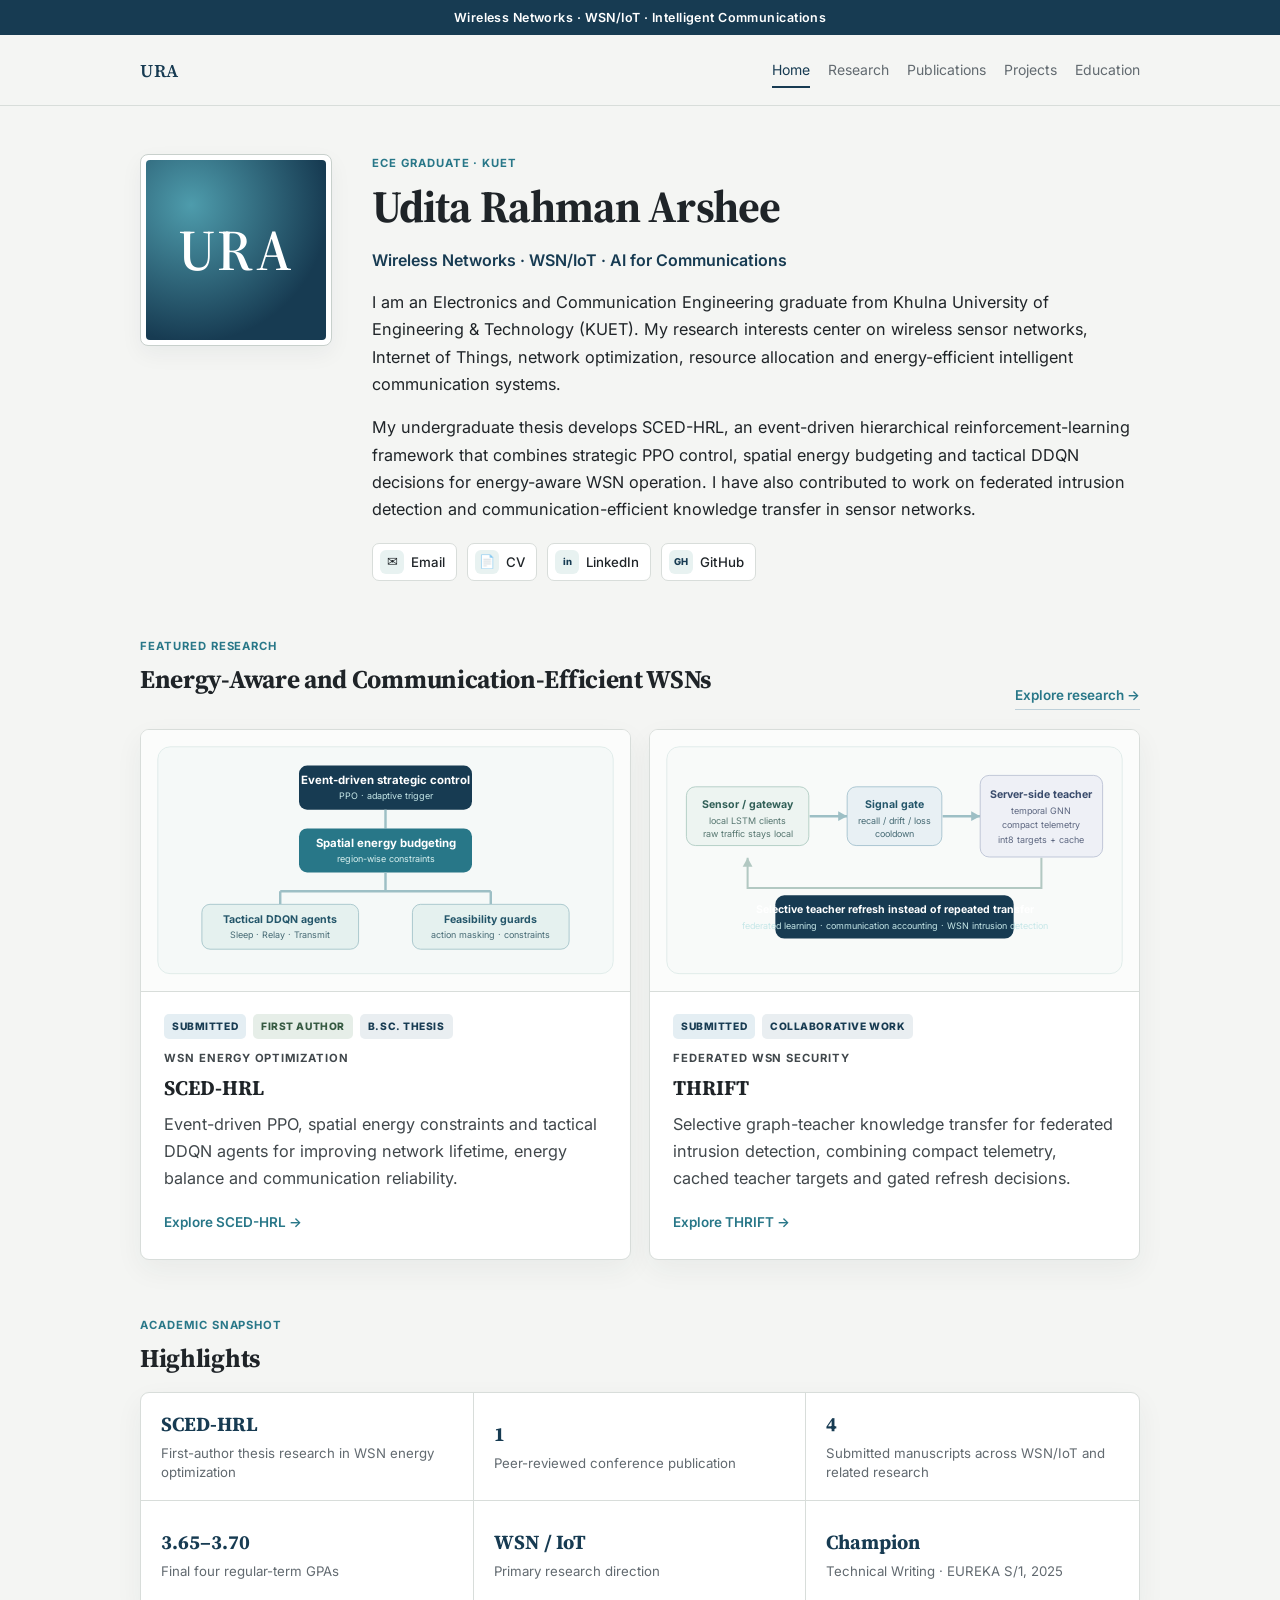
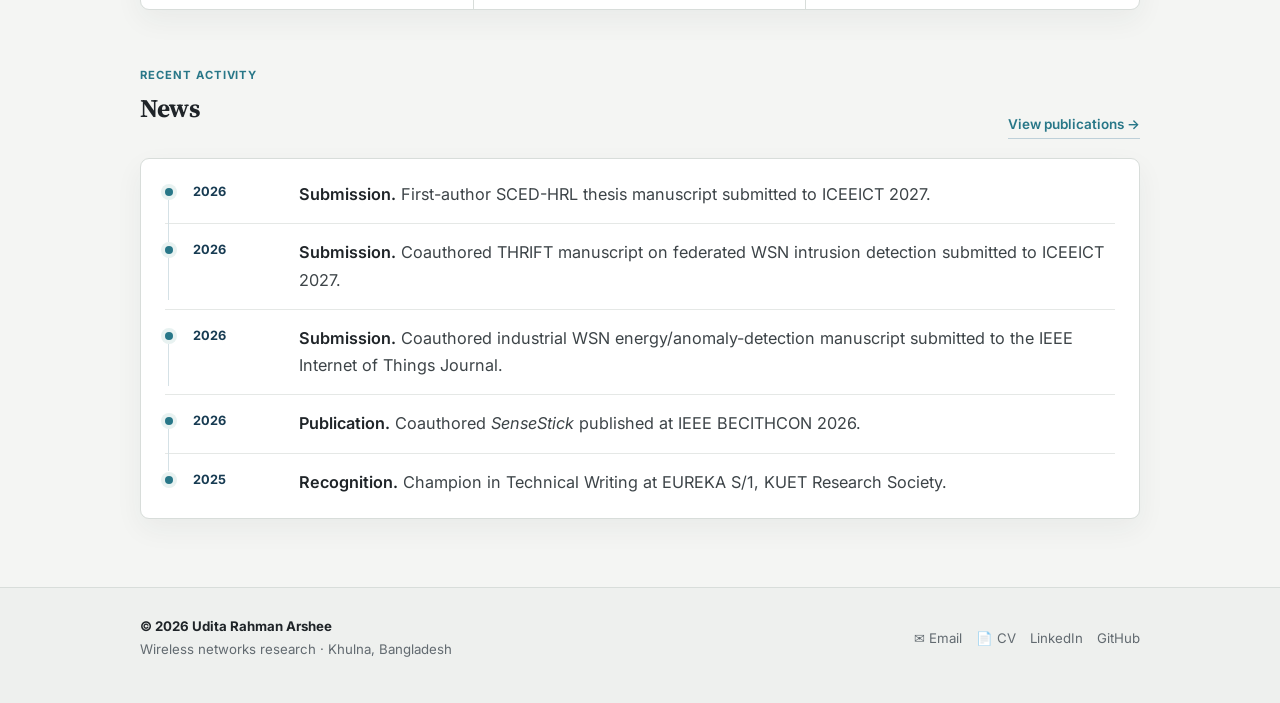
==== index.html @ 4b53ad39 "Update academic website from current CV and research portfolio" ====
<!DOCTYPE html>
<html lang="en">
<head>
  <meta charset="utf-8" />
  <meta name="viewport" content="width=device-width, initial-scale=1" />
  <title>Home · Udita Rahman Arshee</title>
  <meta name="description" content="Academic research homepage of Udita Rahman Arshee focused on wireless sensor networks, IoT, intelligent wireless systems, energy-efficient communications and network optimization." />
  <meta name="theme-color" content="#173b52" />
  <link rel="preconnect" href="https://fonts.googleapis.com">
  <link rel="preconnect" href="https://fonts.gstatic.com" crossorigin>
  <link href="https://fonts.googleapis.com/css2?family=Inter:wght@400;500;600;700;800&amp;family=Source+Serif+4:wght@500;600;700&amp;display=swap" rel="stylesheet">
  <link rel="stylesheet" href="style.css?v=4" />
  <link rel="icon" type="image/svg+xml" href="favicon.svg" />
  <link rel="canonical" href="https://udita-arshee.github.io/" />
</head>
<body>
  <div class="focus-bar">Wireless Networks · WSN/IoT · Intelligent Communications</div>
  <header class="site-header"><div class="wrap header-row">
    <a class="brand" href="index.html" aria-label="Udita Rahman Arshee home">URA</a>
    <nav aria-label="Primary navigation"><a href="index.html" class="active" aria-current="page">Home</a><a href="research.html">Research</a><a href="publications.html">Publications</a><a href="projects.html">Projects</a><a href="education.html">Education</a></nav>
  </div></header>
  <main class="wrap">
<section class="hero">
  <div class="portrait-frame"><div class="portrait-monogram" role="img" aria-label="Udita Rahman Arshee monogram">URA</div></div>
  <div>
    <p class="kicker">ECE Graduate · KUET</p>
    <h1>Udita Rahman Arshee</h1>
    <p class="role">Wireless Networks · WSN/IoT · AI for Communications</p>
    <p>I am an Electronics and Communication Engineering graduate from Khulna University of Engineering &amp; Technology (KUET). My research interests center on wireless sensor networks, Internet of Things, network optimization, resource allocation and energy-efficient intelligent communication systems.</p>
    <p>My undergraduate thesis develops SCED-HRL, an event-driven hierarchical reinforcement-learning framework that combines strategic PPO control, spatial energy budgeting and tactical DDQN decisions for energy-aware WSN operation. I have also contributed to work on federated intrusion detection and communication-efficient knowledge transfer in sensor networks.</p>
    <div class="identity-links" aria-label="Contact and academic profiles">
      <a href="mailto:uditrahman2001@gmail.com"><span class="contact-icon">✉</span><span>Email</span></a>
      <a href="Udita_Rahman_Arshee_CV.pdf" target="_blank" rel="noopener"><span class="contact-icon">📄</span><span>CV</span></a>
      <a href="https://www.linkedin.com/in/udita-arshee-65b411240/" target="_blank" rel="noopener"><span class="contact-icon text-icon">in</span><span>LinkedIn</span></a>
      <a href="https://github.com/udita-arshee" target="_blank" rel="noopener"><span class="contact-icon text-icon">GH</span><span>GitHub</span></a>
    </div>
  </div>
</section>
<section>
  <div class="section-head split-head"><div><p class="kicker">Featured Research</p><h2>Energy-Aware and Communication-Efficient WSNs</h2></div><a class="section-link" href="research.html">Explore research →</a></div>
  <div class="featured-grid">
    <article class="feature-card">
      <div class="feature-visual"><svg class="research-art" viewBox="0 0 560 280" role="img" aria-label="SCED-HRL strategic, spatial and tactical layers" xmlns="http://www.w3.org/2000/svg">
      <rect x="1" y="1" width="558" height="278" rx="15" fill="#f5f9f8" stroke="#dce9e7"/>
      <g font-family="Inter,Arial,sans-serif" text-anchor="middle">
        <rect x="174" y="24" width="212" height="54" rx="10" fill="#173b52"/><text x="280" y="47" fill="#fff" font-size="14" font-weight="700">Event-driven strategic control</text><text x="280" y="65" fill="#c6e7e8" font-size="11">PPO · adaptive trigger</text>
        <path d="M280 78V101" stroke="#9dbfc5" stroke-width="3"/>
        <rect x="174" y="101" width="212" height="54" rx="10" fill="#287788"/><text x="280" y="124" fill="#fff" font-size="14" font-weight="700">Spatial energy budgeting</text><text x="280" y="142" fill="#d9f0ef" font-size="11">region-wise constraints</text>
        <path d="M280 155V178M151 178V194M409 178V194M151 178H409" stroke="#9dbfc5" stroke-width="3" fill="none"/>
        <rect x="55" y="194" width="192" height="55" rx="10" fill="#e5f1ef" stroke="#9dbfc5"/><text x="151" y="217" fill="#24566a" font-size="13" font-weight="700">Tactical DDQN agents</text><text x="151" y="235" fill="#466a74" font-size="11">Sleep · Relay · Transmit</text>
        <rect x="313" y="194" width="192" height="55" rx="10" fill="#e5f1ef" stroke="#9dbfc5"/><text x="409" y="217" fill="#24566a" font-size="13" font-weight="700">Feasibility guards</text><text x="409" y="235" fill="#466a74" font-size="11">action masking · constraints</text>
      </g>
    </svg></div>
      <div class="feature-body"><div class="status-row compact-status"><span class="badge submitted">Submitted</span><span class="badge first">First Author</span><span class="badge">B.Sc. Thesis</span></div><p class="kicker">WSN Energy Optimization</p><h3>SCED-HRL</h3><p>Event-driven PPO, spatial energy constraints and tactical DDQN agents for improving network lifetime, energy balance and communication reliability.</p><a href="research.html#sced-hrl">Explore SCED-HRL →</a></div>
    </article>
    <article class="feature-card">
      <div class="feature-visual"><svg class="research-art" viewBox="0 0 560 280" role="img" aria-label="THRIFT federated knowledge-transfer workflow" xmlns="http://www.w3.org/2000/svg">
      <rect x="1" y="1" width="558" height="278" rx="15" fill="#f8faf9" stroke="#dce9e7"/>
      <g font-family="Inter,Arial,sans-serif" text-anchor="middle">
        <rect x="25" y="50" width="150" height="72" rx="11" fill="#edf4f1" stroke="#a9c8be"/><text x="100" y="76" fill="#315f57" font-size="13" font-weight="700">Sensor / gateway</text><text x="100" y="95" fill="#55756f" font-size="11">local LSTM clients</text><text x="100" y="111" fill="#55756f" font-size="11">raw traffic stays local</text>
        <path d="M176 86H222" stroke="#9dbfc5" stroke-width="3"/><polygon points="222,86 211,80 211,92" fill="#9dbfc5"/>
        <rect x="222" y="50" width="116" height="72" rx="11" fill="#e8f0f4" stroke="#9dbdca"/><text x="280" y="76" fill="#24566a" font-size="13" font-weight="700">Signal gate</text><text x="280" y="95" fill="#466a74" font-size="11">recall / drift / loss</text><text x="280" y="111" fill="#466a74" font-size="11">cooldown</text>
        <path d="M339 86H385" stroke="#9dbfc5" stroke-width="3"/><polygon points="385,86 374,80 374,92" fill="#9dbfc5"/>
        <rect x="385" y="36" width="150" height="100" rx="11" fill="#eef0f6" stroke="#b6bdd0"/><text x="460" y="64" fill="#394b6b" font-size="13" font-weight="700">Server-side teacher</text><text x="460" y="83" fill="#5d6780" font-size="11">temporal GNN</text><text x="460" y="101" fill="#5d6780" font-size="11">compact telemetry</text><text x="460" y="119" fill="#5d6780" font-size="11">int8 targets + cache</text>
        <path d="M460 137V174H100V137" stroke="#b2c8c2" stroke-width="2.5" fill="none"/><polygon points="100,137 94,148 106,148" fill="#b2c8c2"/>
        <rect x="134" y="183" width="292" height="53" rx="11" fill="#173b52"/><text x="280" y="205" fill="#fff" font-size="13" font-weight="700">Selective teacher refresh instead of repeated transfer</text><text x="280" y="224" fill="#c6e7e8" font-size="11">federated learning · communication accounting · WSN intrusion detection</text>
      </g>
    </svg></div>
      <div class="feature-body"><div class="status-row compact-status"><span class="badge submitted">Submitted</span><span class="badge">Collaborative Work</span></div><p class="kicker">Federated WSN Security</p><h3>THRIFT</h3><p>Selective graph-teacher knowledge transfer for federated intrusion detection, combining compact telemetry, cached teacher targets and gated refresh decisions.</p><a href="research.html#thrift">Explore THRIFT →</a></div>
    </article>
  </div>
</section>
<section>
  <div class="section-head"><p class="kicker">Academic Snapshot</p><h2>Highlights</h2></div>
  <div class="highlight-box">
    <div class="highlight-item"><strong>SCED-HRL</strong><span>First-author thesis research in WSN energy optimization</span></div>
    <div class="highlight-item"><strong>1</strong><span>Peer-reviewed conference publication</span></div>
    <div class="highlight-item"><strong>4</strong><span>Submitted manuscripts across WSN/IoT and related research</span></div>
    <div class="highlight-item"><strong>3.65–3.70</strong><span>Final four regular-term GPAs</span></div>
    <div class="highlight-item"><strong>WSN / IoT</strong><span>Primary research direction</span></div>
    <div class="highlight-item"><strong>Champion</strong><span>Technical Writing · EUREKA S/1, 2025</span></div>
  </div>
</section>
<section id="news">
  <div class="section-head split-head"><div><p class="kicker">Recent Activity</p><h2>News</h2></div><a class="section-link" href="publications.html">View publications →</a></div>
  <div class="news-box">
    <div class="timeline-item"><span class="timeline-dot" aria-hidden="true"></span><time>2026</time><p><strong>Submission.</strong> First-author SCED-HRL thesis manuscript submitted to ICEEICT 2027.</p></div>
    <div class="timeline-item"><span class="timeline-dot" aria-hidden="true"></span><time>2026</time><p><strong>Submission.</strong> Coauthored THRIFT manuscript on federated WSN intrusion detection submitted to ICEEICT 2027.</p></div>
    <div class="timeline-item"><span class="timeline-dot" aria-hidden="true"></span><time>2026</time><p><strong>Submission.</strong> Coauthored industrial WSN energy/anomaly-detection manuscript submitted to the IEEE Internet of Things Journal.</p></div>
    <div class="timeline-item"><span class="timeline-dot" aria-hidden="true"></span><time>2026</time><p><strong>Publication.</strong> Coauthored <em>SenseStick</em> published at IEEE BECITHCON 2026.</p></div>
    <div class="timeline-item"><span class="timeline-dot" aria-hidden="true"></span><time>2025</time><p><strong>Recognition.</strong> Champion in Technical Writing at EUREKA S/1, KUET Research Society.</p></div>
  </div>
</section>
</main>
  <footer class="site-footer"><div class="wrap footer-grid">
    <div><strong>© 2026 Udita Rahman Arshee</strong><span>Wireless networks research · Khulna, Bangladesh</span></div>
    <div class="footer-links"><a href="mailto:uditrahman2001@gmail.com">✉ Email</a><a href="Udita_Rahman_Arshee_CV.pdf" target="_blank" rel="noopener">📄 CV</a><a href="https://www.linkedin.com/in/udita-arshee-65b411240/" target="_blank" rel="noopener">LinkedIn</a><a href="https://github.com/udita-arshee" target="_blank" rel="noopener">GitHub</a></div>
  </div></footer>
</body>
</html>
---- style.css ----
:root {
  --bg: #f4f5f3;
  --surface: #ffffff;
  --surface-soft: #edf1ef;
  --text: #1f2428;
  --muted: #626a70;
  --accent: #173b52;
  --accent-2: #2f6a86;
  --accent-soft: #e7f0f4;
  --border: #d8ddda;
  --border-strong: #c8d0cc;
  --serif: "Source Serif 4", Georgia, "Times New Roman", serif;
  --sans: "Inter", -apple-system, BlinkMacSystemFont, "Segoe UI", sans-serif;
  --shadow: 0 10px 28px rgba(28, 47, 58, 0.055);
  --shadow-hover: 0 14px 34px rgba(28, 47, 58, 0.085);
}

* { box-sizing: border-box; }
html { scroll-behavior: smooth; }
body {
  margin: 0;
  background: var(--bg);
  color: var(--text);
  font-family: var(--sans);
  font-size: 16.25px;
  line-height: 1.68;
  -webkit-font-smoothing: antialiased;
}

.wrap {
  width: min(1000px, calc(100% - 44px));
  margin: 0 auto;
}

.focus-bar {
  background: var(--accent);
  color: #fff;
  text-align: center;
  padding: 7px 18px;
  font-size: 12.5px;
  font-weight: 600;
  letter-spacing: 0.035em;
}

.site-header {
  border-bottom: 1px solid var(--border);
  margin-bottom: 48px;
  background: rgba(244, 245, 243, 0.97);
}

.header-row {
  display: flex;
  align-items: center;
  justify-content: space-between;
  gap: 18px 30px;
  padding: 20px 0 17px;
  flex-wrap: wrap;
}

.brand {
  color: var(--accent);
  text-decoration: none;
  font-family: var(--serif);
  font-weight: 600;
  font-size: 18px;
  letter-spacing: 0.04em;
}

nav {
  display: flex;
  flex-wrap: wrap;
  gap: 8px 18px;
  align-items: center;
  font-size: 14px;
}

nav a {
  color: var(--muted);
  text-decoration: none;
  border-bottom: 2px solid transparent;
  padding: 3px 0 4px;
  transition: color .16s ease, border-color .16s ease;
}

nav a:hover,
nav a.active {
  color: var(--accent);
  border-bottom-color: var(--accent);
}

main { min-height: 55vh; }
section { margin-top: 56px; }
section:first-child { margin-top: 0; }

h1, h2, h3, h4 {
  font-family: var(--serif);
  color: var(--text);
  line-height: 1.2;
}

h1 { font-size: clamp(2.08rem, 5vw, 2.8rem); margin: 0 0 13px; letter-spacing: -0.02em; }
h2 { font-size: 1.6rem; margin: 0 0 15px; letter-spacing: -0.012em; }
h3 { font-size: 1.18rem; margin: 0 0 8px; }
h4 { font-size: 1rem; margin: 0 0 6px; }
p { margin: 0 0 16px; }
a { color: var(--accent-2); }
a:hover { color: var(--accent); }

.kicker {
  margin: 0 0 8px;
  color: var(--accent-2);
  text-transform: uppercase;
  letter-spacing: 0.085em;
  font-size: 11.25px;
  font-weight: 700;
}

.page-intro {
  max-width: 790px;
  margin-bottom: 40px;
}

.section-intro {
  max-width: 760px;
  color: var(--muted);
  margin-bottom: 0;
}

.section-head { margin-bottom: 19px; }

.split-head {
  display: flex;
  justify-content: space-between;
  align-items: end;
  gap: 18px;
}

.section-link {
  flex-shrink: 0;
  font-size: 13.5px;
  text-decoration: none;
  font-weight: 600;
  border-bottom: 1px solid #bed0d9;
  padding-bottom: 2px;
}

/* Hero */
.hero {
  display: grid;
  grid-template-columns: 192px 1fr;
  gap: 40px;
  align-items: start;
  margin-bottom: 14px;
}

.portrait-frame {
  padding: 5px;
  background: #fff;
  border: 1px solid var(--border-strong);
  border-radius: 8px;
  box-shadow: 0 8px 22px rgba(28,47,58,.05);
}

.hero img {
  width: 100%;
  height: auto;
  aspect-ratio: 1;
  object-fit: cover;
  display: block;
  border-radius: 4px;
}

.hero .role {
  color: var(--accent);
  font-weight: 600;
  font-size: 1rem;
  margin-bottom: 15px;
}

.identity-links {
  display: flex;
  flex-wrap: wrap;
  gap: 9px 10px;
  margin-top: 20px;
}

.identity-links a {
  display: inline-flex;
  align-items: center;
  gap: 7px;
  min-height: 36px;
  padding: 6px 11px 6px 7px;
  border: 1px solid var(--border);
  border-radius: 7px;
  background: var(--surface);
  color: var(--text);
  text-decoration: none;
  font-size: 13.25px;
  font-weight: 500;
  transition: border-color .16s ease, box-shadow .16s ease, transform .16s ease;
}

.identity-links a:hover {
  border-color: #aec2cc;
  box-shadow: 0 5px 14px rgba(31,61,76,.07);
  transform: translateY(-1px);
}

.contact-icon {
  width: 24px;
  height: 24px;
  display: inline-flex;
  align-items: center;
  justify-content: center;
  border-radius: 6px;
  background: var(--accent-soft);
  font-size: 13px;
}

.text-icon {
  font-size: 9.5px;
  font-weight: 800;
  color: var(--accent);
}

/* Featured research */
.featured-grid {
  display: grid;
  grid-template-columns: repeat(2, minmax(0, 1fr));
  gap: 18px;
}

.feature-card {
  overflow: hidden;
  background: var(--surface);
  border: 1px solid var(--border);
  border-radius: 9px;
  box-shadow: var(--shadow);
  transition: transform .16s ease, box-shadow .16s ease, border-color .16s ease;
}

.feature-card:hover {
  transform: translateY(-2px);
  box-shadow: var(--shadow-hover);
  border-color: #c5d2cd;
}

.feature-visual {
  min-height: 230px;
  padding: 16px;
  display: flex;
  align-items: center;
  justify-content: center;
  background: #fbfcfb;
  border-bottom: 1px solid var(--border);
}

.feature-visual img {
  width: 100%;
  max-height: 230px;
  object-fit: contain;
  display: block;
}

.feature-body { padding: 22px 23px 23px; }
.feature-body h3 { font-size: 1.3rem; margin-bottom: 10px; }
.feature-body p { color: #40474b; }
.feature-body a { font-size: 13.5px; font-weight: 600; text-decoration: none; }
.compact-status { margin-bottom: 12px; }

/* Highlights */
.highlight-box {
  display: grid;
  grid-template-columns: repeat(3, minmax(0, 1fr));
  background: var(--surface);
  border: 1px solid var(--border);
  border-radius: 9px;
  overflow: hidden;
  box-shadow: var(--shadow);
}

.highlight-item {
  min-height: 108px;
  padding: 19px 20px 17px;
  display: flex;
  flex-direction: column;
  justify-content: center;
  border-right: 1px solid var(--border);
  border-bottom: 1px solid var(--border);
}

.highlight-item:nth-child(3n) { border-right: 0; }
.highlight-item:nth-last-child(-n+3) { border-bottom: 0; }
.highlight-item strong {
  color: var(--accent);
  font-family: var(--serif);
  font-size: 1.25rem;
  line-height: 1.18;
  margin-bottom: 7px;
}
.highlight-item span { color: var(--muted); font-size: 13.25px; line-height: 1.45; }

/* News */
.news-box {
  background: var(--surface);
  border: 1px solid var(--border);
  border-radius: 9px;
  padding: 7px 24px;
  box-shadow: var(--shadow);
}

.timeline-item {
  display: grid;
  grid-template-columns: 14px 92px 1fr;
  gap: 11px 14px;
  align-items: start;
  padding: 15px 0;
  border-bottom: 1px solid #e5e8e6;
}
.timeline-item:last-child { border-bottom: 0; }
.timeline-dot {
  position: relative;
  width: 8px;
  height: 8px;
  margin-top: 7px;
  border-radius: 50%;
  background: var(--accent-2);
  box-shadow: 0 0 0 4px var(--accent-soft);
}
.timeline-item:not(:last-child) .timeline-dot::after {
  content: "";
  position: absolute;
  top: 12px;
  left: 3px;
  width: 1px;
  height: 42px;
  background: #d5e1e6;
}
.timeline-item time { color: var(--accent); font-weight: 700; font-size: 12.75px; }
.timeline-item p { margin: 0; color: #3d4448; }
.timeline-item p strong { color: var(--text); font-weight: 600; }

/* Generic cards */
.grid-2 {
  display: grid;
  grid-template-columns: repeat(2, minmax(0, 1fr));
  gap: 17px;
}

.card,
.panel,
.edu-box,
.publication-card,
.project-card,
.debate-box {
  background: var(--surface);
  border: 1px solid var(--border);
  border-radius: 9px;
}

.card {
  padding: 22px 23px;
  margin-bottom: 17px;
}
.card p:last-child { margin-bottom: 0; }
.support-card { box-shadow: 0 7px 20px rgba(28,47,58,.035); }
.honor-card { border-top: 3px solid #d6e3e8; }

.meta {
  color: var(--muted);
  font-size: 13.25px;
  margin-bottom: 8px;
}

.tags {
  display: flex;
  flex-wrap: wrap;
  gap: 7px;
  list-style: none;
  padding: 0;
  margin: 18px 0 0;
}
.tags li {
  display: inline-block;
  border: 1px solid var(--border);
  background: var(--surface-soft);
  border-radius: 999px;
  color: #3f484e;
  font-size: 11.75px;
  padding: 4px 9px;
}

/* Research */
.research-card {
  display: grid;
  grid-template-columns: minmax(365px, 46%) 1fr;
  gap: 30px;
  align-items: stretch;
  padding: 24px;
  margin-bottom: 26px;
  background: var(--surface);
  border: 1px solid var(--border);
  border-radius: 9px;
  box-shadow: var(--shadow);
}

.research-visual {
  min-height: 320px;
  display: flex;
  flex-direction: column;
  justify-content: center;
  gap: 9px;
  padding: 13px;
  background: #fbfcfb;
  border: 1px solid #e2e6e3;
  border-radius: 7px;
}
.research-visual a {
  display: flex;
  align-items: center;
  justify-content: center;
  flex: 1;
}
.research-visual img {
  display: block;
  width: 100%;
  max-height: 360px;
  object-fit: contain;
}
.research-visual span {
  display: block;
  color: var(--muted);
  text-align: center;
  font-size: 11px;
}
.research-copy h2 { margin: 0 0 11px; font-size: 1.5rem; }
.research-copy ul,
.profile-list {
  margin: 10px 0 0 19px;
  padding: 0;
}
.research-copy li,
.profile-list li { margin-bottom: 7px; }

.research-question {
  margin: 13px 0 15px;
  padding: 11px 12px;
  background: #f4f8fa;
  border-left: 3px solid #9fbfce;
  color: #39444a;
  font-size: 13.25px;
  line-height: 1.55;
}
.research-question strong { color: var(--accent); }

.status-row {
  display: flex;
  flex-wrap: wrap;
  gap: 7px;
  margin: 0 0 10px;
}
.badge {
  display: inline-block;
  padding: 4px 8px;
  border-radius: 5px;
  background: #e9eef1;
  color: var(--accent);
  font-size: 10.25px;
  font-weight: 800;
  letter-spacing: 0.055em;
  text-transform: uppercase;
}
.badge.submitted { background: #e4eef3; }
.badge.revision { background: #eeeae2; color: #695c42; }
.badge.first { background: #e6eee8; color: #365a42; }

/* Publications */
.publication-stack {
  display: grid;
  gap: 14px;
}
.publication-card {
  padding: 21px 23px;
  box-shadow: 0 7px 20px rgba(28, 47, 58, 0.035);
}
.publication-card h3 { margin-bottom: 7px; }
.publication-card h3 a { color: var(--text); text-decoration-thickness: 1px; text-underline-offset: 3px; }
.publication-card h3 a:hover { color: var(--accent-2); }
.published-card { border-left: 4px solid #d8e3e7; }
.manuscript-card { border-left: 4px solid #b9d0da; }
.manuscript-head { margin-top: 50px; }
.publication-topline {
  display: flex;
  align-items: center;
  justify-content: space-between;
  gap: 12px;
  margin-bottom: 9px;
}
.publication-topline .status-row { margin: 0; }
.pub-type {
  color: var(--muted);
  font-size: 11px;
  font-weight: 700;
  letter-spacing: .06em;
  text-transform: uppercase;
}
.byline { color: var(--muted); font-size: 13.75px; margin-bottom: 5px; }
.venue { color: var(--accent); font-size: 13.75px; font-style: italic; }
.note { color: var(--muted); font-size: 12.75px; margin-top: 3px; }
.publication-card p { margin: 10px 0 0; }

/* Projects */
.project-grid {
  display: grid;
  grid-template-columns: repeat(2, minmax(0, 1fr));
  gap: 17px;
}
.project-card {
  position: relative;
  display: flex;
  flex-direction: column;
  padding: 22px 23px;
  min-height: 250px;
  transition: transform .16s ease, box-shadow .16s ease, border-color .16s ease;
}
.project-card:hover {
  transform: translateY(-1px);
  box-shadow: var(--shadow);
  border-color: #c8d4cf;
}
.project-card.featured-project { border-left: 4px solid var(--accent-2); }
.project-card p { color: #41484c; }
.project-number {
  position: absolute;
  top: 18px;
  right: 19px;
  color: #b4bec3;
  font-family: var(--serif);
  font-size: 1.05rem;
  font-weight: 600;
}
.project-card .project-meta {
  margin-top: auto;
  padding-top: 10px;
  color: var(--muted);
  font-size: 12.25px;
  line-height: 1.55;
}
.project-card > a {
  margin-top: 12px;
  font-size: 13.25px;
  font-weight: 600;
  text-decoration: none;
}

.tool-grid {
  display: grid;
  grid-template-columns: repeat(2, minmax(0, 1fr));
  gap: 15px;
}
.tool-grid .panel { position: relative; padding: 20px 21px; }
.tool-grid p { margin: 0; color: var(--muted); font-size: 13.75px; }
.tool-index {
  position: absolute;
  top: 17px;
  right: 18px;
  color: #b4bec3;
  font-family: var(--serif);
  font-size: .95rem;
}

/* Education and experience */
.edu-box {
  padding: 23px 24px;
  box-shadow: var(--shadow);
}
.degree { font-weight: 600; color: var(--accent); }
.edu-stats {
  display: grid;
  grid-template-columns: repeat(3, minmax(0, 1fr));
  gap: 10px;
  margin: 17px 0 19px;
}
.edu-stats span {
  padding: 12px 13px;
  background: #f7f8f7;
  border: 1px solid #e1e4e2;
  border-radius: 7px;
  font-size: 13.25px;
}
.edu-stats strong { display: block; color: var(--text); margin-bottom: 2px; }

.experience-list {
  display: grid;
  gap: 12px;
}
.experience-row {
  display: grid;
  grid-template-columns: 155px 1fr;
  gap: 22px;
  padding: 20px 22px;
  background: var(--surface);
  border: 1px solid var(--border);
  border-radius: 8px;
}
.experience-row.highlight-row { border-left: 4px solid var(--accent-2); }
.experience-date {
  color: var(--accent);
  font-size: 12.75px;
  font-weight: 700;
}
.experience-row h3 { margin-bottom: 7px; }
.experience-row p:last-child { margin-bottom: 0; }

.debate-box {
  display: flex;
  flex-wrap: wrap;
  gap: 8px;
  padding: 20px;
}
.debate-box span {
  padding: 7px 10px;
  background: #f6f7f6;
  border: 1px solid #e1e4e2;
  border-radius: 6px;
  color: #41484c;
  font-size: 12.75px;
}

/* Footer */
.site-footer {
  border-top: 1px solid var(--border);
  margin-top: 68px;
  padding: 27px 0 42px;
  color: var(--muted);
  font-size: 13.25px;
  background: #eef0ee;
}
.footer-grid {
  display: flex;
  align-items: center;
  justify-content: space-between;
  flex-wrap: wrap;
  gap: 14px 26px;
}
.footer-grid > div:first-child {
  display: flex;
  flex-direction: column;
  gap: 1px;
}
.footer-grid strong { color: var(--text); }
.footer-links {
  display: flex;
  flex-wrap: wrap;
  gap: 8px 14px;
}
.footer-links a {
  color: var(--muted);
  text-decoration: none;
}
.footer-links a:hover { color: var(--accent); }

@media (max-width: 900px) {
  .highlight-box { grid-template-columns: repeat(2, minmax(0, 1fr)); }
  .highlight-item:nth-child(3n) { border-right: 1px solid var(--border); }
  .highlight-item:nth-child(2n) { border-right: 0; }
  .highlight-item:nth-last-child(-n+3) { border-bottom: 1px solid var(--border); }
  .highlight-item:nth-last-child(-n+2) { border-bottom: 0; }
  .research-card { grid-template-columns: minmax(320px, 43%) 1fr; gap: 23px; }
}

@media (max-width: 740px) {
  .wrap { width: min(100% - 30px, 1000px); }
  .site-header { margin-bottom: 36px; }
  .header-row { padding: 17px 0 14px; }
  .hero { grid-template-columns: 1fr; gap: 20px; }
  .portrait-frame { width: 158px; }
  .featured-grid, .grid-2, .tool-grid, .project-grid { grid-template-columns: 1fr; }
  .research-card { grid-template-columns: 1fr; }
  .research-visual { min-height: 240px; }
  .research-visual img { max-height: 390px; }
  .edu-stats { grid-template-columns: 1fr; }
  .experience-row { grid-template-columns: 1fr; gap: 6px; }
  .split-head { align-items: start; flex-direction: column; gap: 4px; }
  .timeline-item { grid-template-columns: 14px 78px 1fr; gap: 9px 10px; }
  .publication-topline { align-items: flex-start; flex-direction: column; gap: 6px; }
}

@media (max-width: 520px) {
  body { font-size: 15.9px; }
  .focus-bar { font-size: 11.75px; }
  nav { gap: 5px 12px; font-size: 13.25px; }
  .brand { font-size: 16px; }
  .highlight-box { grid-template-columns: 1fr; }
  .highlight-item,
  .highlight-item:nth-child(2n),
  .highlight-item:nth-child(3n),
  .highlight-item:nth-last-child(-n+2),
  .highlight-item:nth-last-child(-n+3) {
    border-right: 0;
    border-bottom: 1px solid var(--border);
  }
  .highlight-item:last-child { border-bottom: 0; }
  .timeline-item { grid-template-columns: 12px 1fr; }
  .timeline-item time { grid-column: 2; }
  .timeline-item p { grid-column: 2; }
  .timeline-item:not(:last-child) .timeline-dot::after { height: 68px; }
  .feature-body, .card, .publication-card, .project-card, .edu-box, .experience-row { padding: 18px; }
  .news-box { padding: 6px 17px; }
  .research-card { padding: 17px; }
  .identity-links a { width: 100%; }
}

@media (prefers-reduced-motion: reduce) {
  html { scroll-behavior: auto; }
  *, *::before, *::after { transition: none !important; }
}

/* Udita's academic site: WSN research figures and portrait placeholder. */
:root { --accent:#173b52; --accent-2:#287788; --accent-soft:#e8f2f1; }
.portrait-monogram { width:100%; aspect-ratio:1; display:grid; place-items:center; border-radius:4px; background:radial-gradient(circle at 25% 25%,#4e9cac,#173b52 72%); color:#fff; font:600 3.6rem var(--serif); letter-spacing:.04em; }
.feature-visual { min-height:215px; }
.research-art { display:block; width:100%; height:100%; max-height:240px; }
.figure-caption {display:block;text-align:center;color:var(--muted);font-size:12px;padding-top:7px;}
.research-visual .research-art {max-height:320px;}
.callout {background:#f5f9f8;border-left:3px solid #64aab3;padding:15px 18px;color:#3d5158;margin:20px 0;}
.card-list {margin:12px 0 0;padding-left:20px;}
.card-list li {margin:6px 0;}
.sr-only {position:absolute;width:1px;height:1px;padding:0;margin:-1px;overflow:hidden;clip:rect(0,0,0,0);white-space:nowrap;border:0;}
:focus-visible {outline:3px solid #3296a5;outline-offset:3px;}
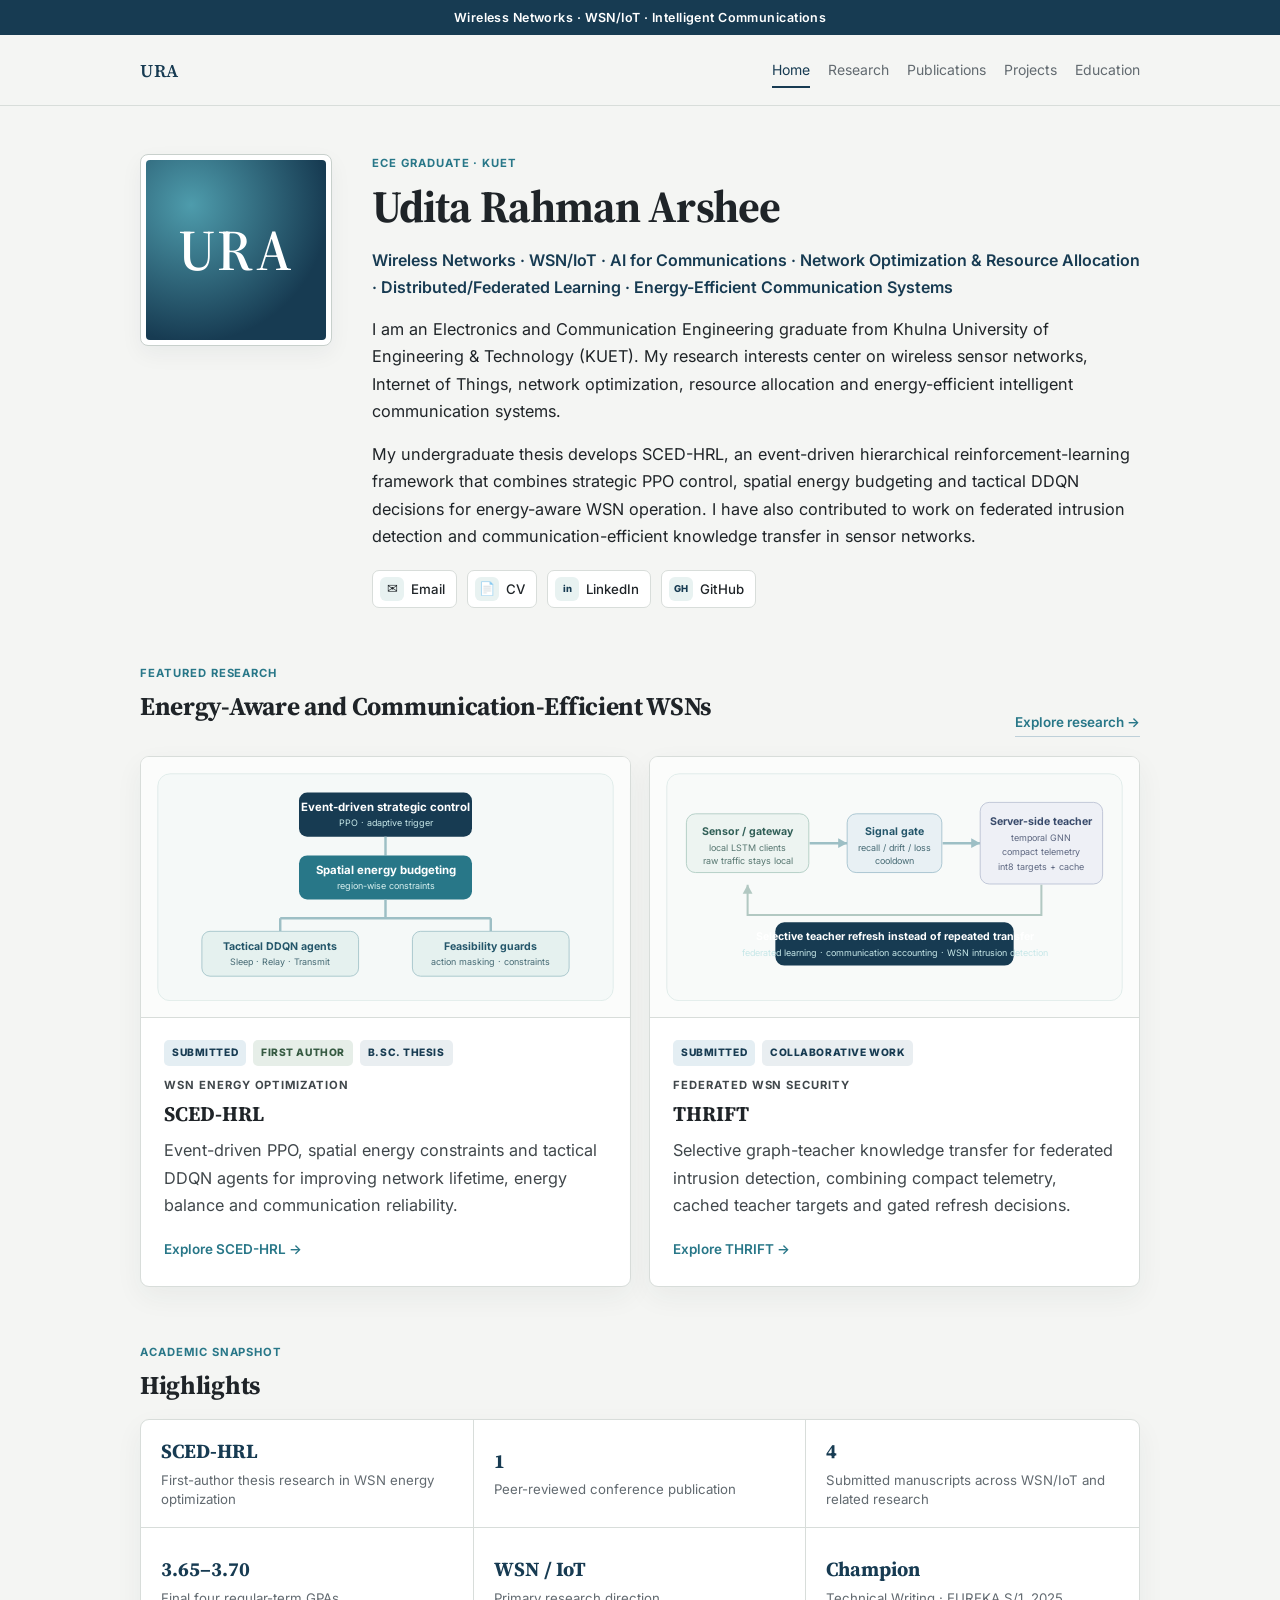
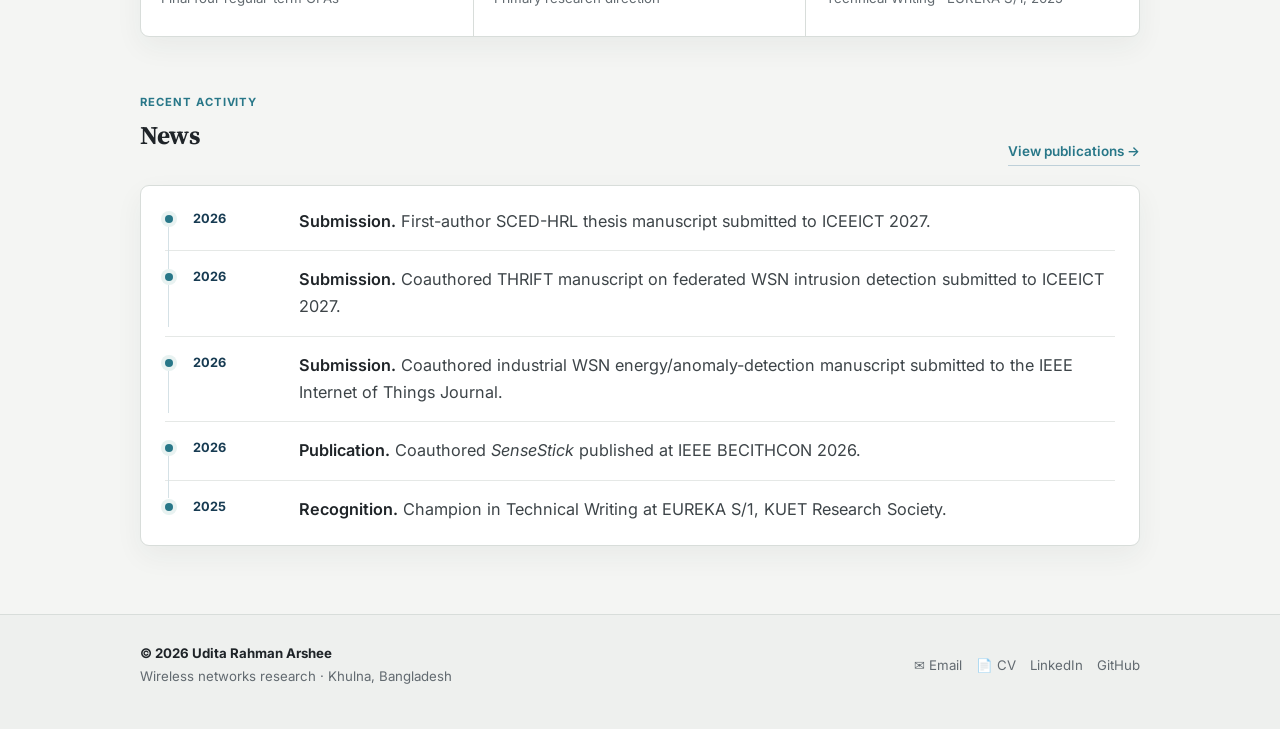
==== commit 73f647ba: "Expand homepage research-interest bio" ====
--- a/index.html
+++ b/index.html
@@ -25,7 +25,7 @@
   <div>
     <p class="kicker">ECE Graduate · KUET</p>
     <h1>Udita Rahman Arshee</h1>
-    <p class="role">Wireless Networks · WSN/IoT · AI for Communications</p>
+    <p class="role">Wireless Networks · WSN/IoT · AI for Communications · Network Optimization &amp; Resource Allocation · Distributed/Federated Learning · Energy-Efficient Communication Systems</p>
     <p>I am an Electronics and Communication Engineering graduate from Khulna University of Engineering &amp; Technology (KUET). My research interests center on wireless sensor networks, Internet of Things, network optimization, resource allocation and energy-efficient intelligent communication systems.</p>
     <p>My undergraduate thesis develops SCED-HRL, an event-driven hierarchical reinforcement-learning framework that combines strategic PPO control, spatial energy budgeting and tactical DDQN decisions for energy-aware WSN operation. I have also contributed to work on federated intrusion detection and communication-efficient knowledge transfer in sensor networks.</p>
     <div class="identity-links" aria-label="Contact and academic profiles">
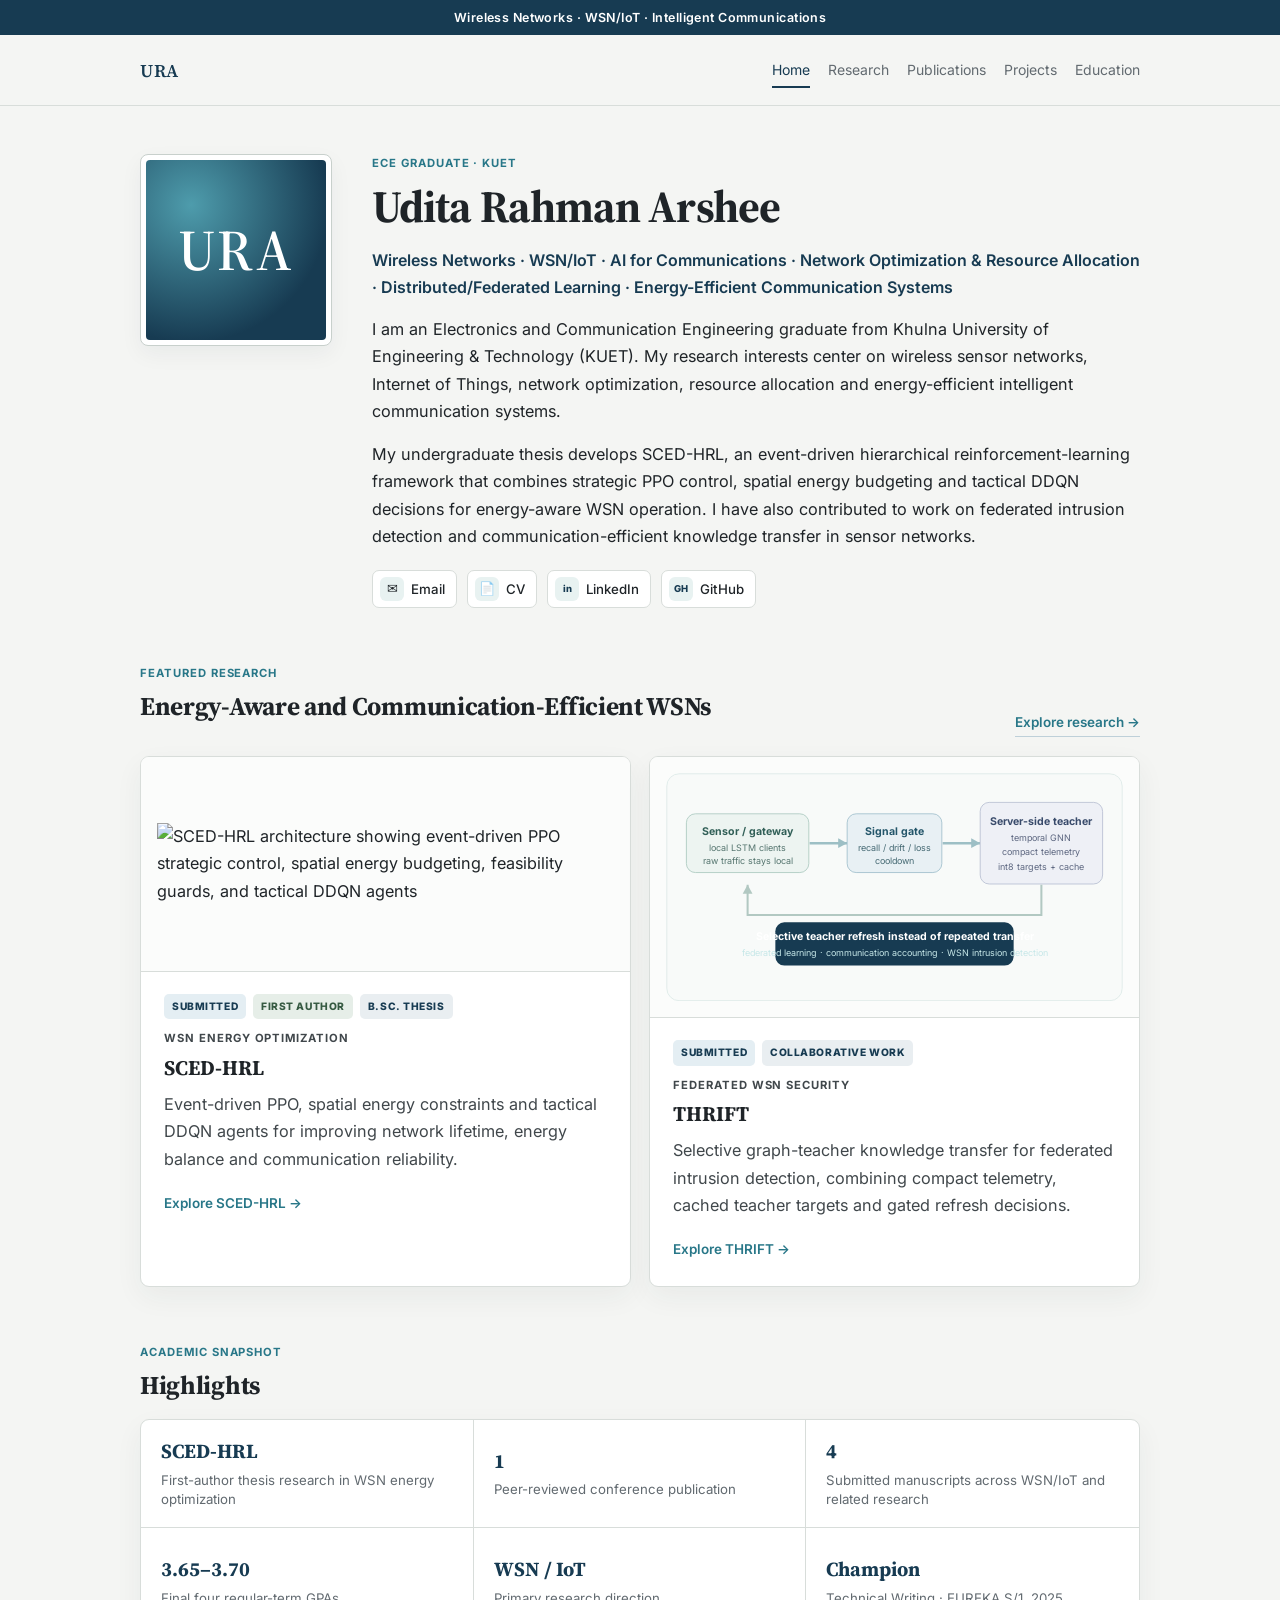
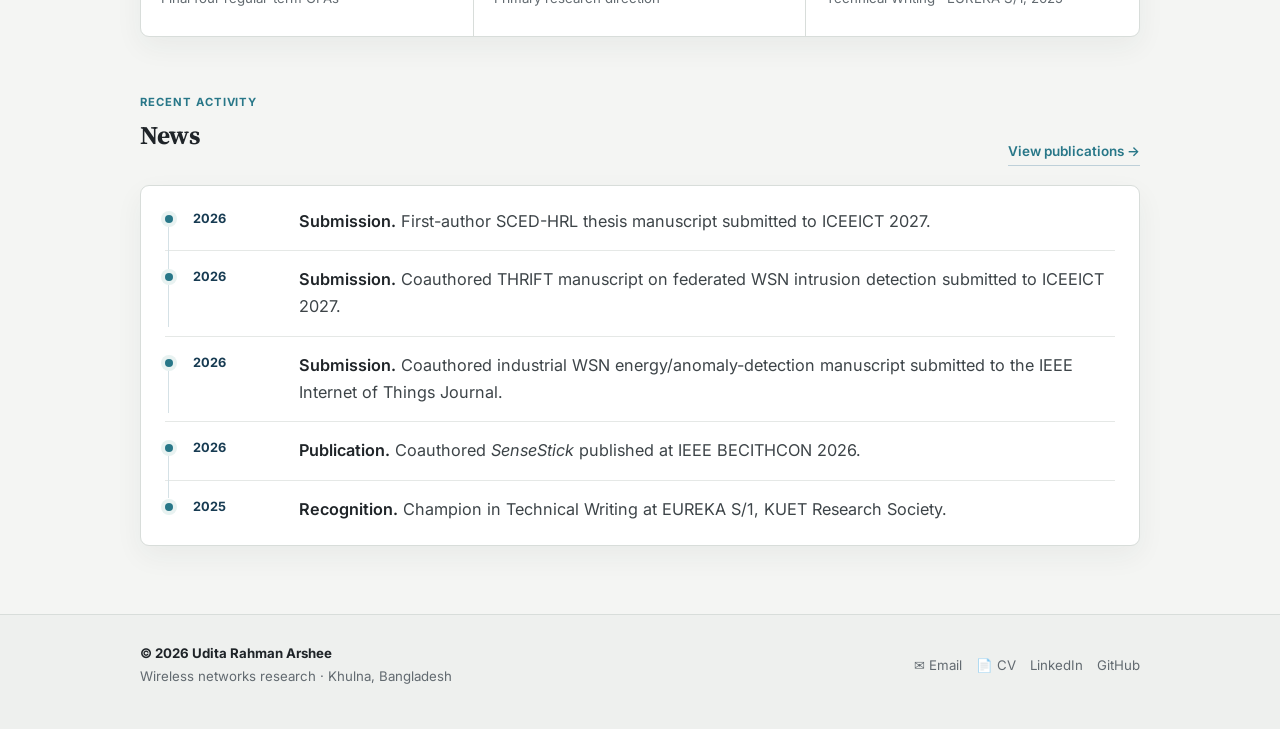
==== commit cc86d25a: "Use refined SCED-HRL architecture graphic on homepage" ====
--- a/index.html
+++ b/index.html
@@ -40,17 +40,7 @@
   <div class="section-head split-head"><div><p class="kicker">Featured Research</p><h2>Energy-Aware and Communication-Efficient WSNs</h2></div><a class="section-link" href="research.html">Explore research →</a></div>
   <div class="featured-grid">
     <article class="feature-card">
-      <div class="feature-visual"><svg class="research-art" viewBox="0 0 560 280" role="img" aria-label="SCED-HRL strategic, spatial and tactical layers" xmlns="http://www.w3.org/2000/svg">
-      <rect x="1" y="1" width="558" height="278" rx="15" fill="#f5f9f8" stroke="#dce9e7"/>
-      <g font-family="Inter,Arial,sans-serif" text-anchor="middle">
-        <rect x="174" y="24" width="212" height="54" rx="10" fill="#173b52"/><text x="280" y="47" fill="#fff" font-size="14" font-weight="700">Event-driven strategic control</text><text x="280" y="65" fill="#c6e7e8" font-size="11">PPO · adaptive trigger</text>
-        <path d="M280 78V101" stroke="#9dbfc5" stroke-width="3"/>
-        <rect x="174" y="101" width="212" height="54" rx="10" fill="#287788"/><text x="280" y="124" fill="#fff" font-size="14" font-weight="700">Spatial energy budgeting</text><text x="280" y="142" fill="#d9f0ef" font-size="11">region-wise constraints</text>
-        <path d="M280 155V178M151 178V194M409 178V194M151 178H409" stroke="#9dbfc5" stroke-width="3" fill="none"/>
-        <rect x="55" y="194" width="192" height="55" rx="10" fill="#e5f1ef" stroke="#9dbfc5"/><text x="151" y="217" fill="#24566a" font-size="13" font-weight="700">Tactical DDQN agents</text><text x="151" y="235" fill="#466a74" font-size="11">Sleep · Relay · Transmit</text>
-        <rect x="313" y="194" width="192" height="55" rx="10" fill="#e5f1ef" stroke="#9dbfc5"/><text x="409" y="217" fill="#24566a" font-size="13" font-weight="700">Feasibility guards</text><text x="409" y="235" fill="#466a74" font-size="11">action masking · constraints</text>
-      </g>
-    </svg></div>
+      <div class="feature-visual"><img src="assets/research/sced-hrl-overview.svg" alt="SCED-HRL architecture showing event-driven PPO strategic control, spatial energy budgeting, feasibility guards, and tactical DDQN agents" loading="lazy" /></div>
       <div class="feature-body"><div class="status-row compact-status"><span class="badge submitted">Submitted</span><span class="badge first">First Author</span><span class="badge">B.Sc. Thesis</span></div><p class="kicker">WSN Energy Optimization</p><h3>SCED-HRL</h3><p>Event-driven PPO, spatial energy constraints and tactical DDQN agents for improving network lifetime, energy balance and communication reliability.</p><a href="research.html#sced-hrl">Explore SCED-HRL →</a></div>
     </article>
     <article class="feature-card">
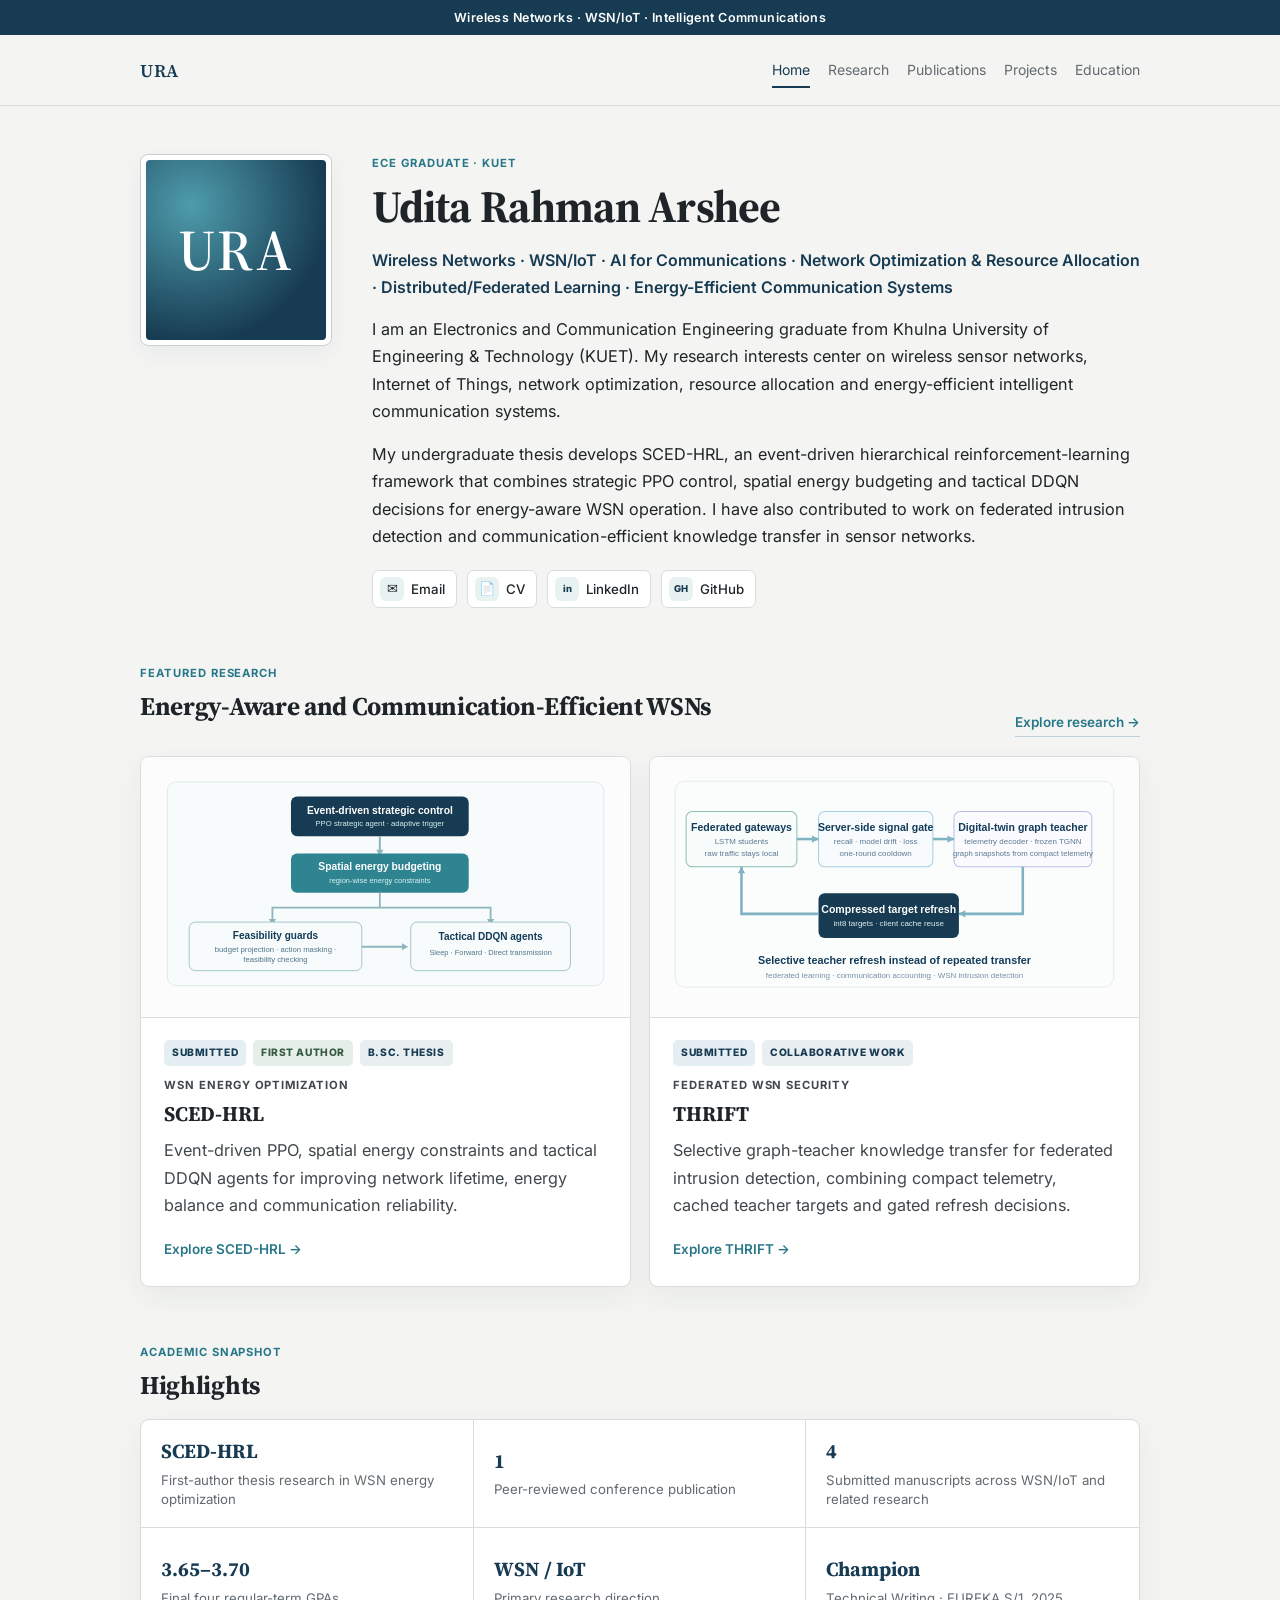
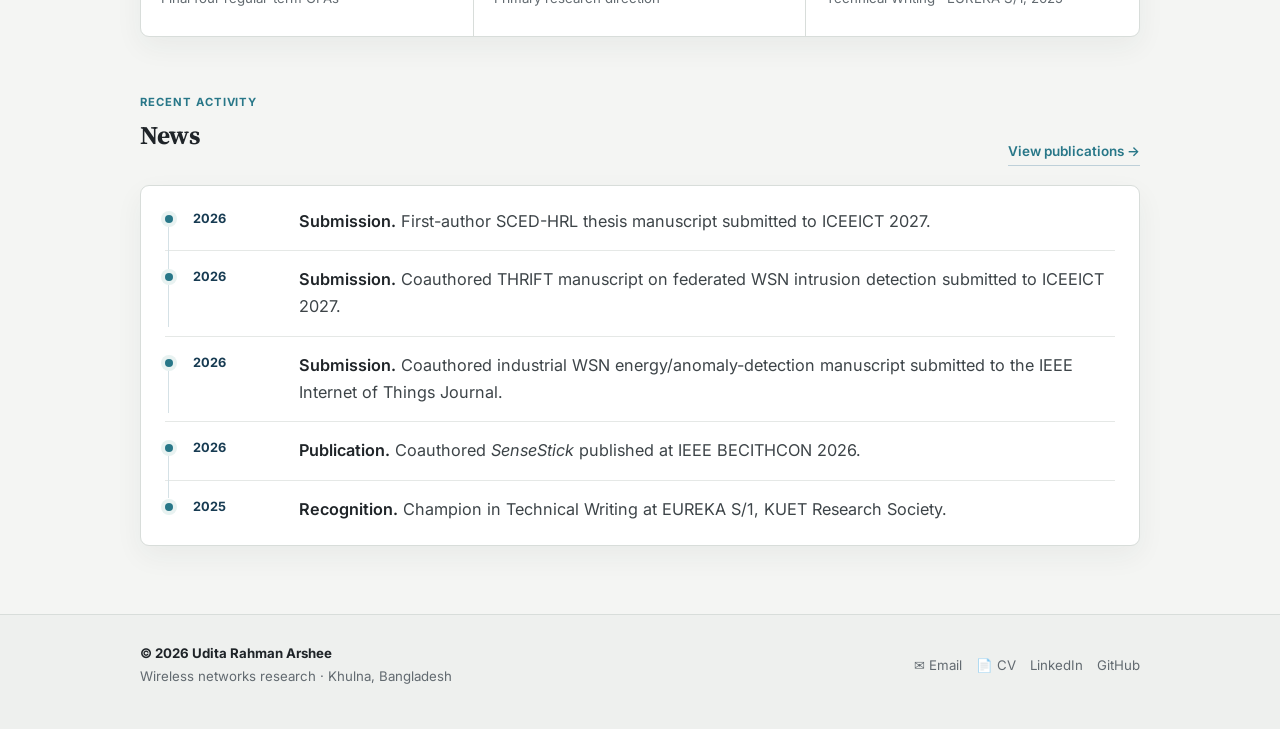
==== commit 08095c2f: "Use refined THRIFT architecture graphic on homepage" ====
--- a/index.html
+++ b/index.html
@@ -44,18 +44,7 @@
       <div class="feature-body"><div class="status-row compact-status"><span class="badge submitted">Submitted</span><span class="badge first">First Author</span><span class="badge">B.Sc. Thesis</span></div><p class="kicker">WSN Energy Optimization</p><h3>SCED-HRL</h3><p>Event-driven PPO, spatial energy constraints and tactical DDQN agents for improving network lifetime, energy balance and communication reliability.</p><a href="research.html#sced-hrl">Explore SCED-HRL →</a></div>
     </article>
     <article class="feature-card">
-      <div class="feature-visual"><svg class="research-art" viewBox="0 0 560 280" role="img" aria-label="THRIFT federated knowledge-transfer workflow" xmlns="http://www.w3.org/2000/svg">
-      <rect x="1" y="1" width="558" height="278" rx="15" fill="#f8faf9" stroke="#dce9e7"/>
-      <g font-family="Inter,Arial,sans-serif" text-anchor="middle">
-        <rect x="25" y="50" width="150" height="72" rx="11" fill="#edf4f1" stroke="#a9c8be"/><text x="100" y="76" fill="#315f57" font-size="13" font-weight="700">Sensor / gateway</text><text x="100" y="95" fill="#55756f" font-size="11">local LSTM clients</text><text x="100" y="111" fill="#55756f" font-size="11">raw traffic stays local</text>
-        <path d="M176 86H222" stroke="#9dbfc5" stroke-width="3"/><polygon points="222,86 211,80 211,92" fill="#9dbfc5"/>
-        <rect x="222" y="50" width="116" height="72" rx="11" fill="#e8f0f4" stroke="#9dbdca"/><text x="280" y="76" fill="#24566a" font-size="13" font-weight="700">Signal gate</text><text x="280" y="95" fill="#466a74" font-size="11">recall / drift / loss</text><text x="280" y="111" fill="#466a74" font-size="11">cooldown</text>
-        <path d="M339 86H385" stroke="#9dbfc5" stroke-width="3"/><polygon points="385,86 374,80 374,92" fill="#9dbfc5"/>
-        <rect x="385" y="36" width="150" height="100" rx="11" fill="#eef0f6" stroke="#b6bdd0"/><text x="460" y="64" fill="#394b6b" font-size="13" font-weight="700">Server-side teacher</text><text x="460" y="83" fill="#5d6780" font-size="11">temporal GNN</text><text x="460" y="101" fill="#5d6780" font-size="11">compact telemetry</text><text x="460" y="119" fill="#5d6780" font-size="11">int8 targets + cache</text>
-        <path d="M460 137V174H100V137" stroke="#b2c8c2" stroke-width="2.5" fill="none"/><polygon points="100,137 94,148 106,148" fill="#b2c8c2"/>
-        <rect x="134" y="183" width="292" height="53" rx="11" fill="#173b52"/><text x="280" y="205" fill="#fff" font-size="13" font-weight="700">Selective teacher refresh instead of repeated transfer</text><text x="280" y="224" fill="#c6e7e8" font-size="11">federated learning · communication accounting · WSN intrusion detection</text>
-      </g>
-    </svg></div>
+      <div class="feature-visual"><img src="assets/research/thrift-overview.svg" alt="THRIFT architecture showing federated gateways, a server-side signal gate, digital-twin graph teacher and compressed target refresh" loading="lazy" /></div>
       <div class="feature-body"><div class="status-row compact-status"><span class="badge submitted">Submitted</span><span class="badge">Collaborative Work</span></div><p class="kicker">Federated WSN Security</p><h3>THRIFT</h3><p>Selective graph-teacher knowledge transfer for federated intrusion detection, combining compact telemetry, cached teacher targets and gated refresh decisions.</p><a href="research.html#thrift">Explore THRIFT →</a></div>
     </article>
   </div>
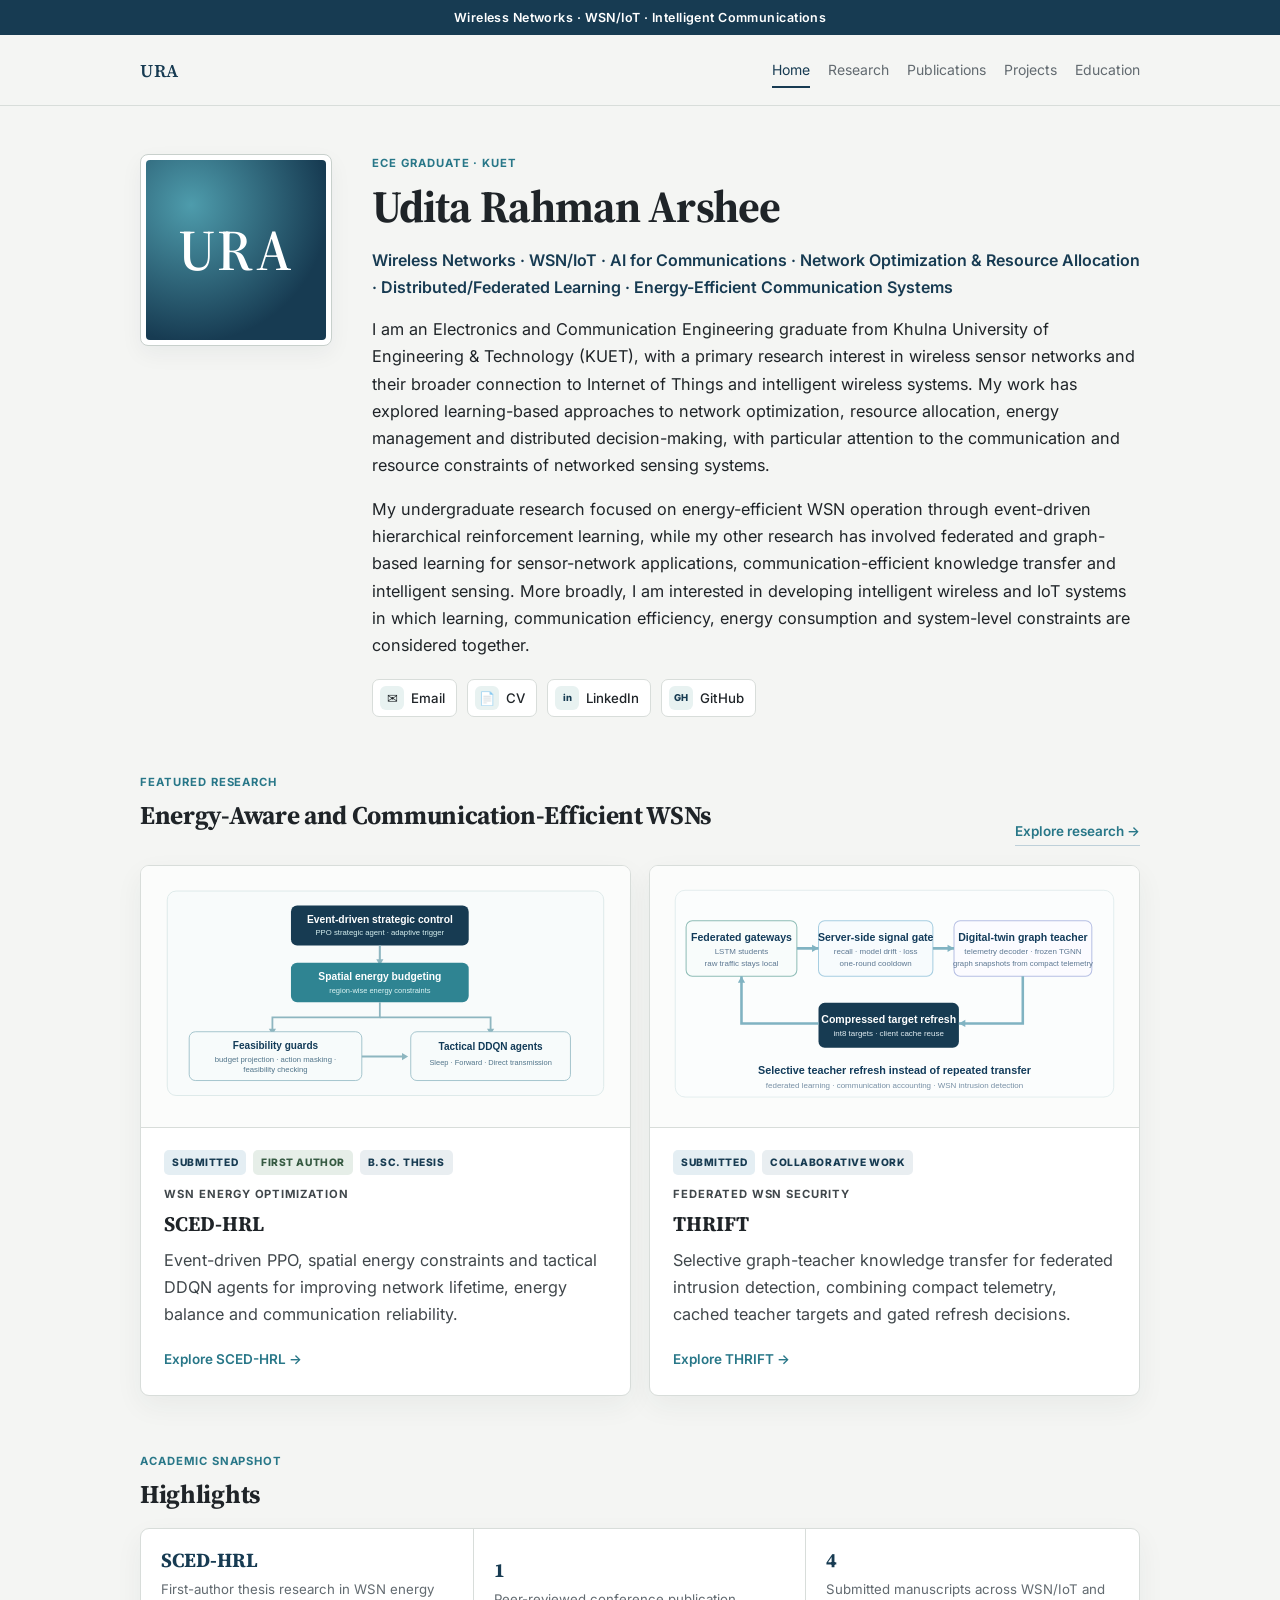
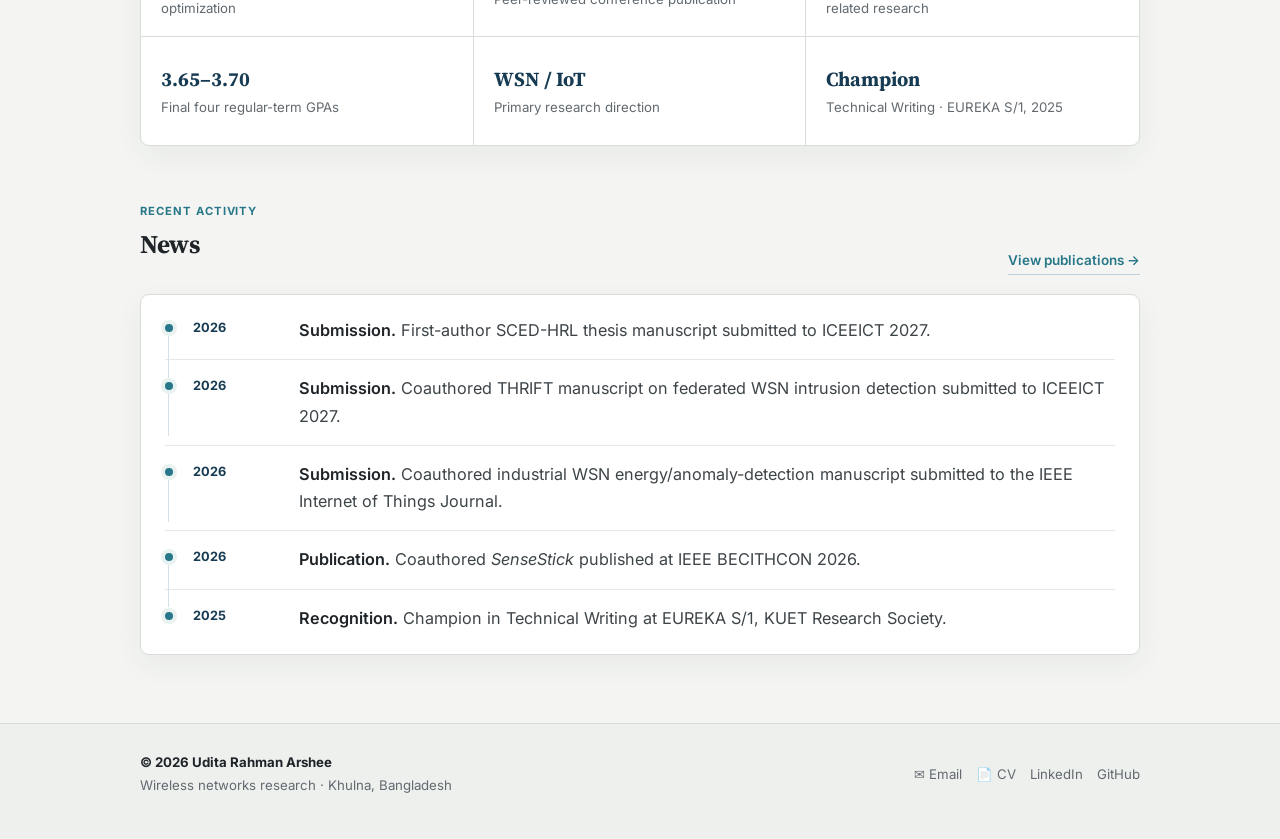
==== commit 8ab2122c: "Update homepage research bio" ====
--- a/index.html
+++ b/index.html
@@ -26,10 +26,10 @@
     <p class="kicker">ECE Graduate · KUET</p>
     <h1>Udita Rahman Arshee</h1>
     <p class="role">Wireless Networks · WSN/IoT · AI for Communications · Network Optimization &amp; Resource Allocation · Distributed/Federated Learning · Energy-Efficient Communication Systems</p>
-    <p>I am an Electronics and Communication Engineering graduate from Khulna University of Engineering &amp; Technology (KUET). My research interests center on wireless sensor networks, Internet of Things, network optimization, resource allocation and energy-efficient intelligent communication systems.</p>
-    <p>My undergraduate thesis develops SCED-HRL, an event-driven hierarchical reinforcement-learning framework that combines strategic PPO control, spatial energy budgeting and tactical DDQN decisions for energy-aware WSN operation. I have also contributed to work on federated intrusion detection and communication-efficient knowledge transfer in sensor networks.</p>
+    <p>I am an Electronics and Communication Engineering graduate from Khulna University of Engineering &amp; Technology (KUET), with a primary research interest in wireless sensor networks and their broader connection to Internet of Things and intelligent wireless systems. My work has explored learning-based approaches to network optimization, resource allocation, energy management and distributed decision-making, with particular attention to the communication and resource constraints of networked sensing systems.</p>
+    <p>My undergraduate research focused on energy-efficient WSN operation through event-driven hierarchical reinforcement learning, while my other research has involved federated and graph-based learning for sensor-network applications, communication-efficient knowledge transfer and intelligent sensing. More broadly, I am interested in developing intelligent wireless and IoT systems in which learning, communication efficiency, energy consumption and system-level constraints are considered together.</p>
     <div class="identity-links" aria-label="Contact and academic profiles">
-      <a href="mailto:uditrahman2001@gmail.com"><span class="contact-icon">✉</span><span>Email</span></a>
+      <a href="mailto:uditaarshee24@gmail.com"><span class="contact-icon">✉</span><span>Email</span></a>
       <a href="Udita_Rahman_Arshee_CV.pdf" target="_blank" rel="noopener"><span class="contact-icon">📄</span><span>CV</span></a>
       <a href="https://www.linkedin.com/in/udita-arshee-65b411240/" target="_blank" rel="noopener"><span class="contact-icon text-icon">in</span><span>LinkedIn</span></a>
       <a href="https://github.com/udita-arshee" target="_blank" rel="noopener"><span class="contact-icon text-icon">GH</span><span>GitHub</span></a>
@@ -73,7 +73,7 @@
 </main>
   <footer class="site-footer"><div class="wrap footer-grid">
     <div><strong>© 2026 Udita Rahman Arshee</strong><span>Wireless networks research · Khulna, Bangladesh</span></div>
-    <div class="footer-links"><a href="mailto:uditrahman2001@gmail.com">✉ Email</a><a href="Udita_Rahman_Arshee_CV.pdf" target="_blank" rel="noopener">📄 CV</a><a href="https://www.linkedin.com/in/udita-arshee-65b411240/" target="_blank" rel="noopener">LinkedIn</a><a href="https://github.com/udita-arshee" target="_blank" rel="noopener">GitHub</a></div>
+    <div class="footer-links"><a href="mailto:uditaarshee24@gmail.com">✉ Email</a><a href="Udita_Rahman_Arshee_CV.pdf" target="_blank" rel="noopener">📄 CV</a><a href="https://www.linkedin.com/in/udita-arshee-65b411240/" target="_blank" rel="noopener">LinkedIn</a><a href="https://github.com/udita-arshee" target="_blank" rel="noopener">GitHub</a></div>
   </div></footer>
 </body>
 </html>
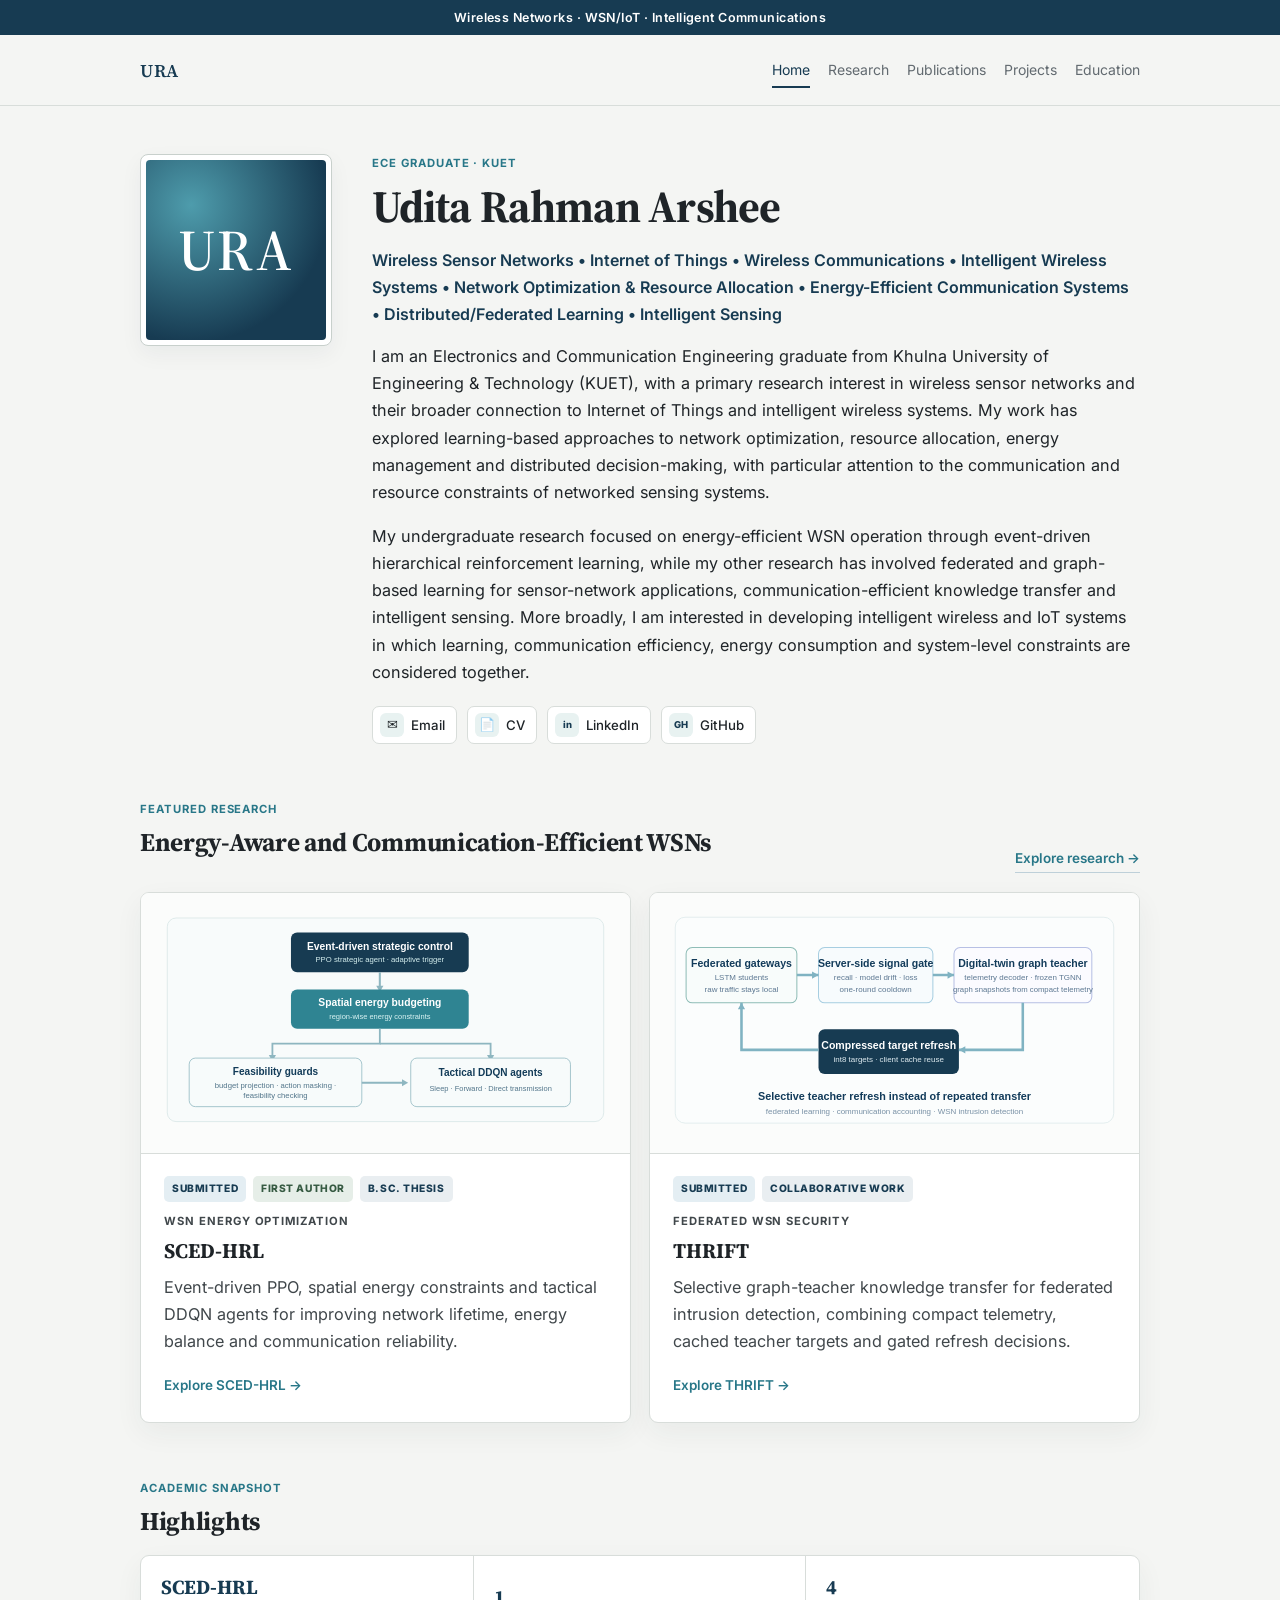
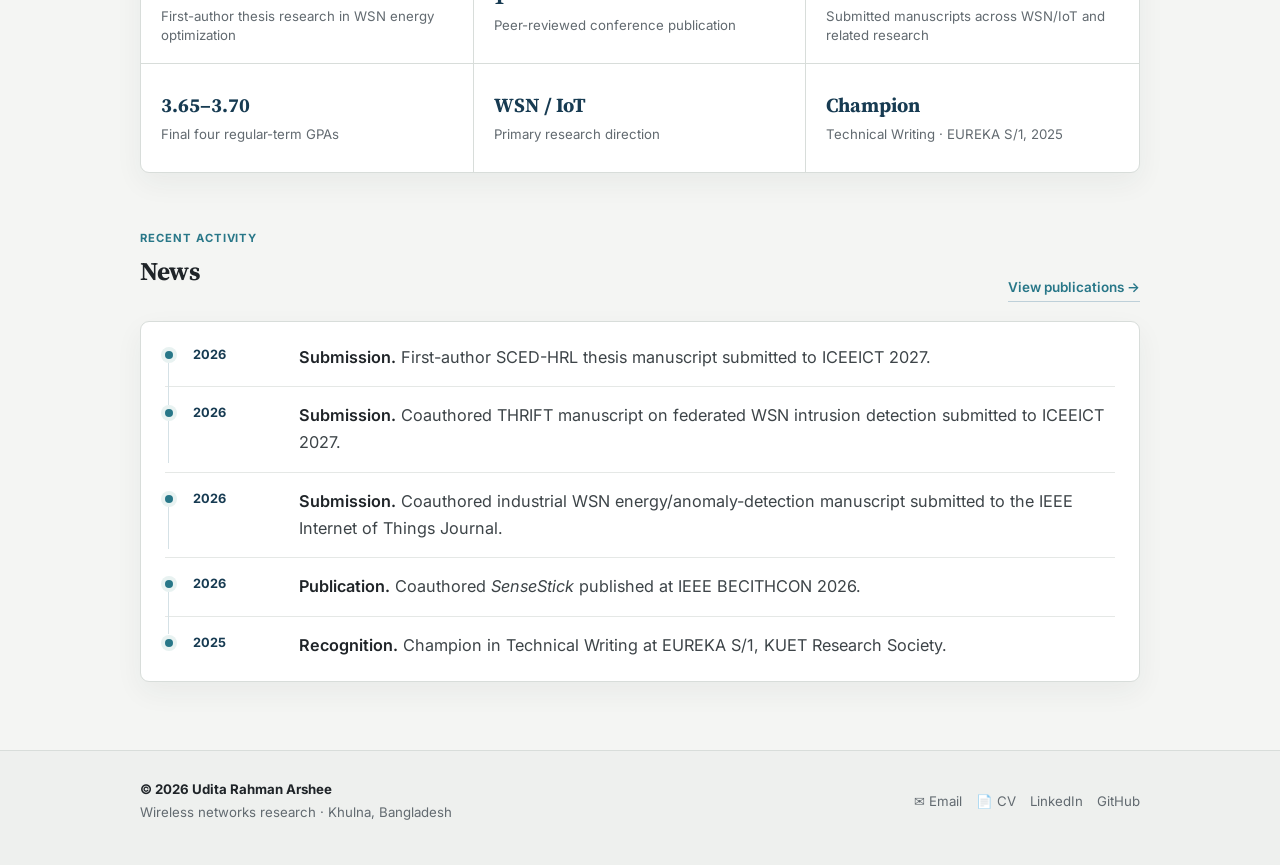
==== commit 50abefb5: "Update homepage research focus line" ====
--- a/index.html
+++ b/index.html
@@ -25,7 +25,7 @@
   <div>
     <p class="kicker">ECE Graduate · KUET</p>
     <h1>Udita Rahman Arshee</h1>
-    <p class="role">Wireless Networks · WSN/IoT · AI for Communications · Network Optimization &amp; Resource Allocation · Distributed/Federated Learning · Energy-Efficient Communication Systems</p>
+    <p class="role">Wireless Sensor Networks • Internet of Things • Wireless Communications • Intelligent Wireless Systems • Network Optimization &amp; Resource Allocation • Energy-Efficient Communication Systems • Distributed/Federated Learning • Intelligent Sensing</p>
     <p>I am an Electronics and Communication Engineering graduate from Khulna University of Engineering &amp; Technology (KUET), with a primary research interest in wireless sensor networks and their broader connection to Internet of Things and intelligent wireless systems. My work has explored learning-based approaches to network optimization, resource allocation, energy management and distributed decision-making, with particular attention to the communication and resource constraints of networked sensing systems.</p>
     <p>My undergraduate research focused on energy-efficient WSN operation through event-driven hierarchical reinforcement learning, while my other research has involved federated and graph-based learning for sensor-network applications, communication-efficient knowledge transfer and intelligent sensing. More broadly, I am interested in developing intelligent wireless and IoT systems in which learning, communication efficiency, energy consumption and system-level constraints are considered together.</p>
     <div class="identity-links" aria-label="Contact and academic profiles">
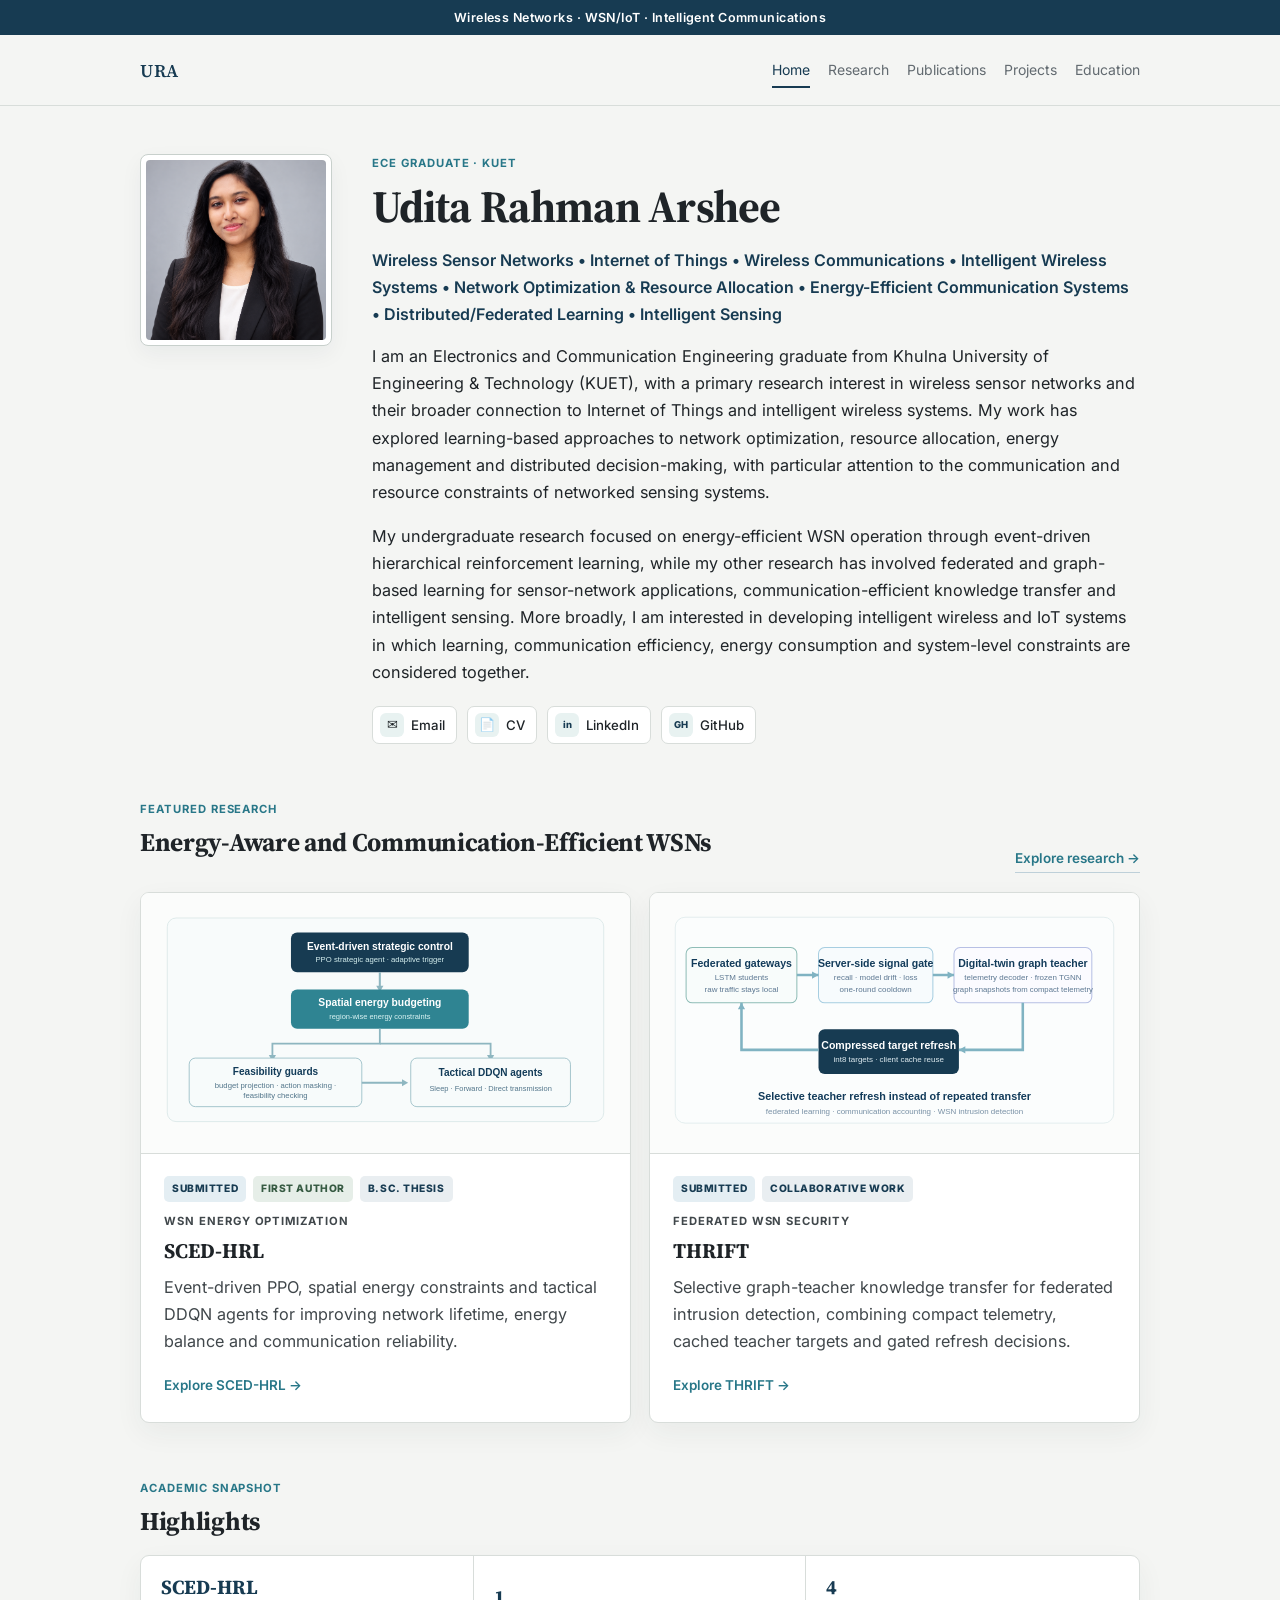
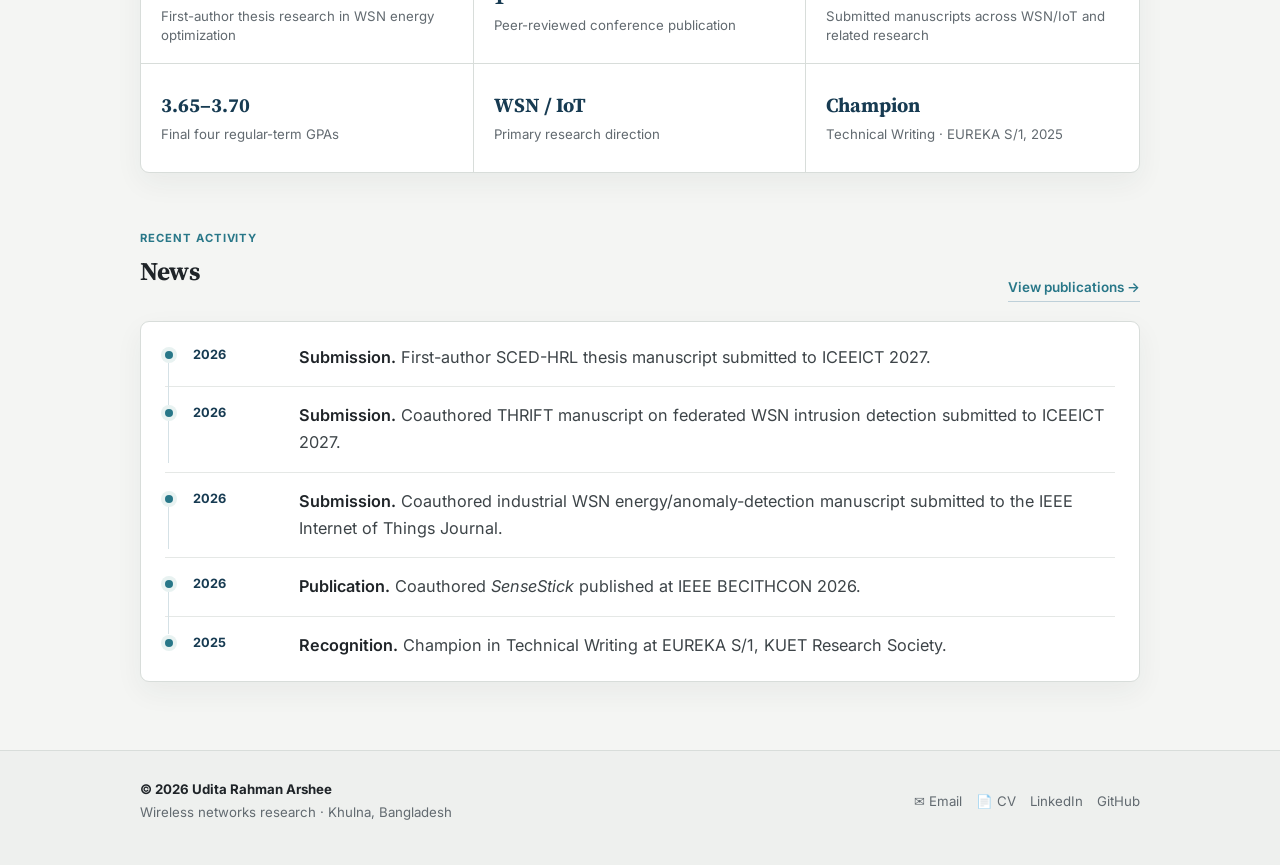
==== commit 3c18fed7: "Use uploaded profile photo on homepage" ====
--- a/index.html
+++ b/index.html
@@ -21,7 +21,7 @@
   </div></header>
   <main class="wrap">
 <section class="hero">
-  <div class="portrait-frame"><div class="portrait-monogram" role="img" aria-label="Udita Rahman Arshee monogram">URA</div></div>
+  <div class="portrait-frame"><img src="profile.png" alt="Portrait of Udita Rahman Arshee" /></div>
   <div>
     <p class="kicker">ECE Graduate · KUET</p>
     <h1>Udita Rahman Arshee</h1>
